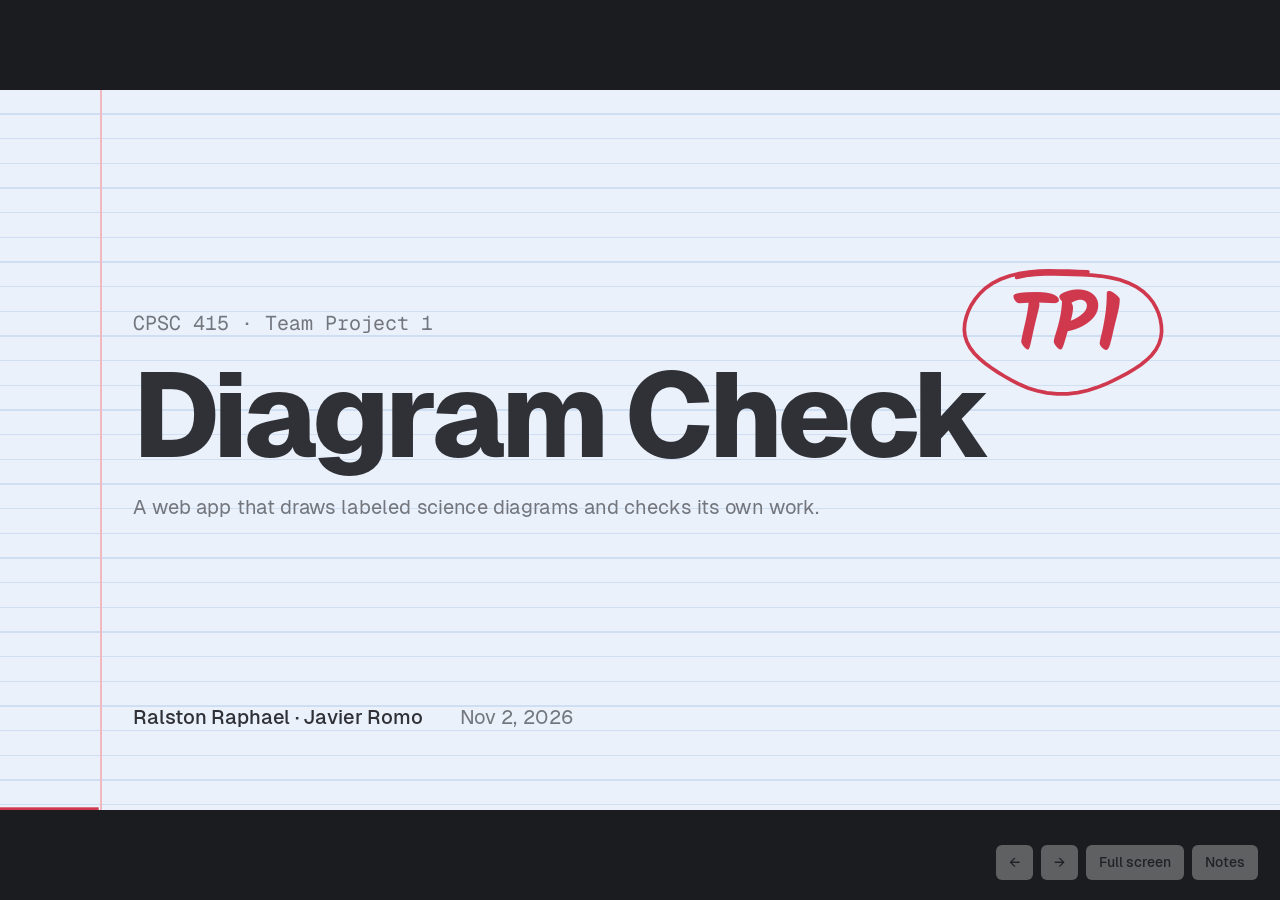
==== slides/index.html @ 7027f54e "Deck: red marks fade out instead of un-drawing, kept marks are not redrawn" ====
<!doctype html>
<html lang="en">
<head>
<meta charset="utf-8">
<meta name="viewport" content="width=device-width, initial-scale=1">
<title>Diagram Check · TP1</title>
<style>
/* The deck borrows the app's own look: notebook cover, Geist, and a teacher's red pen (Kalam). */
@font-face{font-family:"Geist";src:url(fonts/geist-sans-latin-400-normal.woff2) format("woff2");font-weight:400}
@font-face{font-family:"Geist";src:url(fonts/geist-sans-latin-500-normal.woff2) format("woff2");font-weight:500}
@font-face{font-family:"Geist";src:url(fonts/geist-sans-latin-600-normal.woff2) format("woff2");font-weight:600}
@font-face{font-family:"Geist";src:url(fonts/geist-sans-latin-800-normal.woff2) format("woff2");font-weight:800}
@font-face{font-family:"Geist Mono";src:url(fonts/geist-mono-latin-400-normal.woff2) format("woff2");font-weight:400}
@font-face{font-family:"Kalam";src:url(fonts/kalam-latin-400-normal.woff2) format("woff2");font-weight:400}
@font-face{font-family:"Kalam";src:url(fonts/kalam-latin-700-normal.woff2) format("woff2");font-weight:700}
:root{
  --page:#fff; --ink:#2f3137; --muted:#73767d; --faint:#a2a5ab; --line:#ebebea; --hover:#f5f5f3;
  --cover:#eaf1fb; --rule:#cfdff3; --margin:#f2b8bf;
  --good:#2e8b57; --good-bg:#e9f5ee; --pen:#d0384e; --pen-bg:#fcedef; --warn:#b07a12; --warn-bg:#fbf3dc; --blue:#2f6fde;
  --sans:"Geist",system-ui,-apple-system,sans-serif; --mono:"Geist Mono",ui-monospace,Menlo,monospace; --hand:"Kalam","Comic Sans MS",cursive;
  --ease:cubic-bezier(.22,.8,.22,1);
}
*{box-sizing:border-box}
html,body{margin:0;height:100%;background:#1b1c1f;overflow:hidden}
body{font-family:var(--sans);color:var(--ink);-webkit-font-smoothing:antialiased}
#deck{width:1920px;height:1080px;position:absolute;left:50%;top:50%;transform-origin:center;background:var(--page);overflow:hidden}

/* every slide has the app's notebook cover across the top */
.slide{position:absolute;inset:0;opacity:0;visibility:hidden;transition:opacity .5s var(--ease),visibility 0s .5s}
.slide.active{opacity:1;visibility:visible;transition:opacity .5s var(--ease),visibility 0s}
.cover{position:absolute;left:0;right:0;top:0;height:150px;
  background:linear-gradient(90deg,transparent 150px,var(--margin) 150px,var(--margin) 153px,transparent 153px),
             repeating-linear-gradient(180deg,var(--cover) 0 35px,var(--rule) 35px 37px)}
.pg{position:absolute;left:62px;top:56px;font:700 44px/1 var(--hand);color:var(--pen);transform:rotate(-6deg)}
.body{position:absolute;left:200px;right:140px;top:200px;bottom:90px}
h1,h2{margin:0;font-weight:800;letter-spacing:-.025em;line-height:1.05}
h2{font-size:64px}
.sub{font-size:30px;line-height:1.45;color:var(--muted);margin:22px 0 0;max-width:1300px}
.sub b{color:var(--ink);font-weight:600}
code,.mono{font-family:var(--mono);font-size:.82em}
.hand{font-family:var(--hand);color:var(--pen)}
.in{opacity:0;transform:translateY(14px);transition:opacity .6s var(--ease),transform .7s var(--ease)}
.active .in{opacity:1;transform:none}
.active .d1{transition-delay:.1s}.active .d2{transition-delay:.2s}.active .d3{transition-delay:.3s}.active .d4{transition-delay:.4s}
.st{opacity:0;transform:translateY(14px);transition:opacity .5s var(--ease),transform .6s var(--ease)}
.st.shown{opacity:1;transform:none}

/* title: the whole slide is the notebook cover */
.s-title .cover{height:100%}
.s-title .body{top:330px}
.s-title h1{font-size:180px;letter-spacing:-.045em}
.s-title .course{font:400 30px var(--mono);color:var(--muted);margin:0 0 24px}
.s-title .names{position:absolute;left:200px;bottom:120px;font-size:30px;font-weight:500;display:flex;gap:56px}
.s-title .names span:last-child{color:var(--muted);font-weight:400}
.grade{position:absolute;right:240px;top:300px;font:700 120px/1 var(--hand);color:var(--pen);transform:rotate(-8deg)}
.grade svg{position:absolute;left:-60px;top:-50px;width:calc(100% + 120px);height:calc(100% + 100px);overflow:visible}

/* problem */
.split{display:grid;grid-template-columns:1fr 760px;gap:90px;align-items:start;margin-top:56px}
.crop{position:relative;height:640px;border:1px solid var(--line);border-radius:8px;overflow:hidden;background:#fff}
.crop .z{position:absolute;inset:0;transform-origin:55% 12%;transition:transform 1.6s var(--ease) .5s}
.active .crop .z{transform:scale(1.5)}
.crop img{width:100%;height:100%;object-fit:cover;display:block}

/* how it works */
.cols{display:grid;grid-template-columns:repeat(3,1fr);gap:64px;margin-top:80px}
.col .n{font:700 72px/1 var(--hand);color:var(--pen)}
.col h3{font-size:38px;font-weight:700;letter-spacing:-.015em;margin:18px 0 14px;line-height:1.15}
.col p{font-size:26px;line-height:1.5;color:var(--muted);margin:0}
.col p code{color:var(--ink)}

/* demo */
.s-demo h2{font-size:200px;letter-spacing:-.05em;margin-top:90px}
.s-demo .sub{font-family:var(--mono);font-size:30px}
.s-demo .aside{position:absolute;right:0;bottom:30px;font:400 36px var(--hand);color:var(--pen);transform:rotate(-3deg)}

/* screenshots with red-pen marks */
.shotarea{position:absolute;left:200px;right:140px;top:330px;bottom:70px;display:flex;align-items:flex-start}
.shot{position:relative;overflow:hidden;border:1px solid var(--line);border-radius:8px;background:#fff}
.zoomer{position:absolute;inset:0;transform-origin:0 0;transition:transform 1s var(--ease)}
.zoomer img{width:100%;height:100%;display:block}
.mark{position:absolute;pointer-events:none}
.pen{position:absolute;overflow:visible;pointer-events:none}
.pen path{fill:none;stroke:var(--pen);stroke-width:4;stroke-linecap:round;stroke-linejoin:round;opacity:0;transition:stroke-dashoffset .75s var(--ease) .05s,opacity .35s}
.note{position:absolute;font:700 38px/1.15 var(--hand);color:var(--pen);white-space:nowrap;pointer-events:none;opacity:0;transition:opacity .4s .45s, left .9s var(--ease), top .9s var(--ease);
  text-shadow:0 0 4px #fff,0 0 8px #fff,0 0 12px #fff}
.note.on{opacity:1}
.margin-note{position:absolute;right:140px;top:228px;max-width:900px;text-align:right;font:700 40px/1.2 var(--hand);color:var(--pen);transform:rotate(-2deg);margin:0;opacity:0;transition:opacity .4s .5s}
.margin-note.on{opacity:1}

/* architecture */
.archwrap{position:absolute;left:180px;top:300px;width:1280px;height:703px}
#arch{width:100%;height:100%;overflow:visible}
#arch .node{cursor:pointer;opacity:0;transition:opacity .5s var(--ease)}
#arch.built .node{opacity:1}
#arch.built .node.dim{opacity:.22}
#arch .node rect{stroke-width:1.5;transition:stroke-width .2s}
#arch .node:hover rect{stroke-width:2.5}
#arch .t1{font:600 14px var(--sans);fill:var(--ink)}
#arch .t2{font:11.5px var(--mono);fill:var(--muted)}
#arch .t3{font:11.5px var(--sans);fill:var(--muted)}
#arch .k-ai rect{fill:#eaf1fb;stroke:var(--blue)}
#arch .k-code rect{fill:var(--good-bg);stroke:var(--good)}
#arch .k-data rect{fill:var(--warn-bg);stroke:var(--warn)}
#arch .k-ui rect{fill:var(--hover);stroke:var(--ink)}
#arch .k-off rect{fill:#fff;stroke:var(--faint);stroke-dasharray:5 4}
#arch .node.picked rect{stroke:var(--pen);stroke-width:2.5}
#arch .edge{fill:none;stroke:#c9cbd0;stroke-width:2;stroke-dasharray:var(--len);stroke-dashoffset:var(--len);transition:stroke-dashoffset .9s var(--ease),stroke .3s,opacity .3s}
#arch.built .edge{stroke-dashoffset:0}
#arch .edge.on{stroke:var(--ink);stroke-width:2.5}
#arch .edge.hot{stroke:var(--pen);stroke-width:2.5}
#arch .edge.dim{opacity:.3}
#arch .flow{fill:none;stroke:var(--ink);stroke-width:2.5;stroke-dasharray:6 8;animation:flow .9s linear infinite;pointer-events:none}
#arch .flow.hotflow{stroke:var(--pen)}
@keyframes flow{to{stroke-dashoffset:-14}}
#arch .lbl{font:11px var(--sans);fill:var(--faint);opacity:0;transition:opacity .5s .5s}
#arch.built .lbl{opacity:1}
#arch .box{fill:none;stroke:#d9dade;stroke-width:1.2;stroke-dasharray:3 5}
#arch .cap{font:10.5px var(--mono);fill:var(--faint)}
#arch .loops path{fill:none;stroke:var(--pen);stroke-width:2.6;stroke-linecap:round;transition:stroke-dashoffset .7s var(--ease),opacity .35s}
#arch .anote{font:700 15px var(--hand);fill:var(--pen)}
#packet{fill:var(--pen);opacity:0}
.archside{position:absolute;left:1500px;right:110px;top:330px}
.archside .n{font:700 34px var(--hand);color:var(--pen)}
.archside .t{font-size:34px;font-weight:700;letter-spacing:-.015em;line-height:1.15;margin-top:8px}
.archside .d{font-size:23px;line-height:1.5;color:var(--muted);margin-top:14px}
.archside .d code{color:var(--ink)}
.archnav{position:absolute;left:1500px;bottom:110px;display:flex;gap:10px;z-index:4}
.archnav button{font:500 20px var(--sans);border-radius:8px;padding:12px 20px;cursor:pointer;border:1px solid var(--line);background:#fff;color:var(--ink)}
.archnav button.primary{background:var(--ink);border-color:var(--ink);color:#fff}
.archcount{position:absolute;left:1500px;bottom:76px;font:400 18px var(--mono);color:var(--faint)}
.legend{position:absolute;left:200px;top:262px;display:flex;gap:26px;font-size:18px;color:var(--muted)}
.legend i{display:inline-block;width:16px;height:16px;border-radius:4px;margin-right:8px;vertical-align:-2px;border:1.5px solid}
.drawer{position:absolute;top:0;right:0;bottom:0;width:560px;background:#fff;border-left:1px solid var(--line);padding:190px 52px 60px;transform:translateX(102%);transition:transform .5s var(--ease);z-index:6;overflow:auto}
.drawer.on{transform:none}
.drawer .x{position:absolute;right:28px;top:170px;border:0;background:none;font-size:34px;color:var(--faint);cursor:pointer}
.drawer .tag{font:400 17px var(--mono);color:var(--muted)}
.drawer h3{font-size:44px;font-weight:800;letter-spacing:-.02em;margin:8px 0 4px}
.drawer .file{font:17px var(--mono);color:var(--muted);margin:0 0 22px;word-break:break-all}
.drawer h4{font:700 26px var(--hand);color:var(--pen);margin:22px 0 4px}
.drawer p{font-size:22px;line-height:1.5;margin:0}
.drawer{width:1060px;padding:176px 56px 60px}
.drawer h3{font-size:40px;margin:4px 0 8px}
.drawer .lead2{font-size:24px;line-height:1.45;margin:0 0 18px}
.drawer .two{display:grid;grid-template-columns:1fr 1fr;gap:36px;margin-top:6px}
.drawer .two p{font-size:20px}
.drawer .code{margin:6px 0 0;padding:20px 22px;background:#f7f7f5;border:1px solid var(--line);border-radius:8px;font:15px/1.55 var(--mono);color:var(--ink);white-space:pre;overflow-x:auto}
.drawer .code .c{color:#8b8e94;font-style:italic}.drawer .code .s{color:var(--good)}.drawer .code .k{color:var(--blue)}

/* Javier: layouts with [placeholders] */
.ph{color:var(--faint);border-bottom:2px dashed #d6d7da}
.compare{position:absolute;left:200px;right:140px;top:360px;bottom:170px;display:grid;grid-template-columns:1fr 1fr;gap:48px}
.slot{margin:0;display:flex;flex-direction:column;gap:14px;min-height:0}
.slot .frame{position:relative;flex:1;min-height:0;border:1px solid var(--line);border-radius:8px;overflow:hidden;background:#fff}
.slot img{position:absolute;inset:0;width:100%;height:100%;object-fit:contain}
.slot .empty-ph{position:absolute;inset:16px;border:1.5px dashed #d6d7da;border-radius:6px;display:none;place-items:center;text-align:center;color:var(--faint);font:20px/1.6 var(--mono)}
.slot.empty img{display:none}.slot.empty .empty-ph{display:grid}
.slot figcaption{font-size:24px}
.slot figcaption .hand{font-size:30px;margin-right:12px}
.takeaway{position:absolute;left:200px;right:140px;bottom:80px;font-size:34px;font-weight:600}
.stats{position:absolute;left:200px;right:140px;top:380px;display:grid;grid-template-columns:1fr 1fr;gap:100px}
.stat{border-top:2px solid var(--ink);padding-top:30px}
.stat .big{font-size:170px;font-weight:800;letter-spacing:-.05em;line-height:1}
.stat .lab{font-size:28px;color:var(--muted);margin-top:16px}
.stat .who{font:400 21px var(--mono);color:var(--faint);margin-top:14px}

.s-close h2{font-size:150px;letter-spacing:-.045em;margin-top:70px}
.s-close .names{font-size:30px;font-weight:500;margin-top:60px;display:flex;gap:56px}
.s-close .repo{font:400 26px var(--mono);color:var(--muted);margin-top:22px}

/* chrome */
#bar{position:absolute;left:0;bottom:0;height:4px;background:var(--pen);transition:width .5s var(--ease);z-index:10}
#nav{position:fixed;right:22px;bottom:20px;display:flex;gap:8px;z-index:20;opacity:.3;transition:opacity .3s}
#nav:hover{opacity:1}
#nav button{font:500 14px var(--sans);border:0;border-radius:6px;padding:9px 13px;background:#fff;color:var(--ink);cursor:pointer}
#notes{position:fixed;left:0;right:0;bottom:0;max-height:34vh;overflow:auto;background:#1b1c1f;color:#eceae6;font:20px/1.5 var(--sans);padding:18px 28px 70px;z-index:15;transform:translateY(100%);transition:transform .35s var(--ease)}
#notes.on{transform:none}
#notes b{color:#f2a0ad}
#notes .tm{float:right;color:#9b9a96;font-family:var(--mono)}
</style>
</head>
<body>
<div id="deck">

<!-- 1 -->
<section class="slide s-title" data-notes="[Draft] Who we are, one line. Then the problem.">
  <div class="cover"></div>
  <div class="body">
    <p class="course in">CPSC 415 · Team Project 1</p>
    <h1 class="in d1">Diagram Check</h1>
    <p class="sub in d2">A web app that draws labeled science diagrams and checks its own work.</p>
  </div>
  <div class="grade in d3"><span>TP1</span><svg class="penfree" data-w="260" data-h="160"></svg></div>
  <div class="names in d3"><span>Ralston Raphael · Javier Romo</span><span>Nov 2, 2026</span></div>
</section>

<!-- 2 -->
<section class="slide" data-notes="[Draft] Image models get the shapes right and the spelling wrong. This came out of our app tonight.">
  <div class="cover"></div><div class="pg">2</div>
  <div class="body">
    <div class="split">
      <div>
        <h2 class="in">Image models misspell labels</h2>
        <p class="sub in d1">We asked for a plant cell. Gemini labeled the cytoplasm <b>“cytorpaspt.”</b></p>
        <p class="sub in d2">A student studying from this would learn a word that doesn't exist.</p>
      </div>
      <div class="crop in d1"><div class="z"><img src="img/diagram.png" alt="Generated plant cell with a misspelled label">
        <div class="mark" data-auto="1" data-kind="ring" style="left:47.6%;top:10.8%;width:15.8%;height:4.8%"></div></div></div>
    </div>
  </div>
</section>

<!-- 3 -->
<section class="slide" data-notes="[Draft] Three parts. Two different models, then plain Python.">
  <div class="cover"></div><div class="pg">3</div>
  <div class="body">
    <h2 class="in">How it works</h2>
    <div class="cols">
      <div class="col in d1"><div class="n">1</div><h3>Gemini draws the diagram</h3><p><code>gemini-2.5-flash-image</code> gets the topic's exact labels and returns a PNG.</p></div>
      <div class="col in d2"><div class="n">2</div><h3>GPT-4o marks every part</h3><p>It gets the image and a checklist, not our prompt, and answers in JSON.</p></div>
      <div class="col in d3"><div class="n">3</div><h3><code>verdict.py</code> gives the grade</h3><p>Plain Python turns the marks into good, needs work, or poor.</p></div>
    </div>
  </div>
</section>

<!-- 4 -->
<section class="slide s-demo" data-notes="Switch to localhost:8000. Plant cell, Generate. While it loads (10-15 s) say: drawing, stamping, checking. If it fails, come back and press → for the screenshots.">
  <div class="cover"></div><div class="pg">4</div>
  <div class="body">
    <h2 class="in">Demo</h2>
    <p class="sub in d1">localhost:8000 · plant cell</p>
    <p class="aside in d2">screenshots on the next slides, just in case</p>
  </div>
</section>

<!-- 5 -->
<section class="slide" data-shot="home" data-notes="[Draft] Top to bottom: the two models, the topics, the button.">
  <div class="cover"></div><div class="pg">5</div>
  <div class="body"><h2 class="in">Home page</h2></div>
  <p class="margin-note"></p><div class="shotarea in d1"><div class="shot"><div class="zoomer"><img src="img/home.png" alt="App home page"></div></div></div>
</section>

<!-- 6 -->
<section class="slide" data-shot="result" data-notes="[Draft] Grade first, then the picture. The misspellings it caught, then the one it missed.">
  <div class="cover"></div><div class="pg">6</div>
  <div class="body"><h2 class="in">Result for plant cell</h2></div>
  <p class="margin-note"></p><div class="shotarea in d1"><div class="shot"><div class="zoomer"><img src="img/result.png" alt="Result with verdict, diagram and checklist"></div></div></div>
</section>

<!-- 7 -->
<section class="slide" data-shot="checklist" data-notes="[Draft] Each part gets a mark and a note. Label text is the model reading the letters in the image.">
  <div class="cover"></div><div class="pg">7</div>
  <div class="body"><h2 class="in">Checklist</h2></div>
  <p class="margin-note"></p><div class="shotarea in d1"><div class="shot"><div class="zoomer"><img src="img/checklist.png" alt="Checklist with three mislabeled parts"></div></div></div>
</section>

<!-- 8 -->
<section class="slide" data-arch="1" data-notes="Next walks one request through. Click any box for details; Esc closes.">
  <div class="cover"></div><div class="pg">8</div>
  <div class="body"><h2 class="in">Architecture</h2></div>
  <div class="legend in d1">
    <span><i style="background:#eaf1fb;border-color:var(--blue)"></i>model call</span>
    <span><i style="background:var(--good-bg);border-color:var(--good)"></i>our Python</span>
    <span><i style="background:var(--warn-bg);border-color:var(--warn)"></i>data</span>
    <span><i style="background:var(--hover);border-color:var(--ink)"></i>browser</span>
    <span><i style="background:#fff;border-color:var(--faint);border-style:dashed"></i>not wired in</span>
  </div>
  <div class="archwrap">
    <svg id="arch" viewBox="0 0 1020 560" role="img" aria-label="Architecture diagram">
      <defs><marker id="ah" viewBox="0 0 10 10" refX="9" refY="5" markerWidth="7" markerHeight="7" orient="auto-start-reverse"><path d="M0 0L10 5L0 10z" fill="context-stroke"/></marker></defs>
      <rect class="box" x="185" y="48" width="560" height="470" rx="12"/>
      <text class="cap" x="200" y="68">app/main.py (FastAPI)</text>
      <path class="edge" id="e_req"  d="M150 242 H203" marker-end="url(#ah)"/>
      <path class="edge" id="e_pg"   d="M335 242 H383" marker-end="url(#ah)"/>
      <path class="edge" id="e_gimg" d="M450 210 V175 H798" marker-end="url(#ah)"/>
      <path class="edge" id="e_gs"   d="M515 242 H563" marker-end="url(#ah)"/>
      <path class="edge" id="e_sc"   d="M630 274 V338" marker-end="url(#ah)"/>
      <path class="edge" id="e_cm"   d="M695 372 H798" marker-end="url(#ah)"/>
      <path class="edge" id="e_cv"   d="M565 372 H517" marker-end="url(#ah)"/>
      <path class="edge" id="e_vv"   d="M385 372 H337" marker-end="url(#ah)"/>
      <path class="edge" id="e_resp" d="M205 372 H152" marker-end="url(#ah)"/>
      <g id="flows"></g>
      <text class="lbl" x="153" y="232">topic</text>
      <text class="lbl" x="338" y="232">prompt</text>
      <text class="lbl" x="640" y="166">prompt</text>
      <text class="lbl" x="470" y="166">PNG</text>
      <text class="lbl" x="519" y="232">PNG</text>
      <text class="lbl" x="640" y="312">stamped PNG</text>
      <text class="lbl" x="704" y="362">image + checklist</text>
      <text class="lbl" x="706" y="392">JSON</text>
      <text class="lbl" x="519" y="362">JSON</text>
      <text class="lbl" x="340" y="362">marks</text>
      <text class="lbl" x="156" y="392">result</text>

      <g class="node k-ui" id="n_browser"><rect x="20" y="210" width="130" height="190" rx="8"/><text class="t1" x="85" y="296" text-anchor="middle">Web page</text><text class="t2" x="85" y="318" text-anchor="middle">static/</text></g>
      <g class="node k-data" id="n_catalog"><rect x="205" y="85" width="520" height="55" rx="8"/><text class="t1" x="225" y="108">Topic catalog</text><text class="t3" x="225" y="127">labels to draw, parts to check, rules</text><text class="t2" x="705" y="108" text-anchor="end">topics.json</text></g>
      <g class="node k-code" id="n_pb"><rect x="205" y="210" width="130" height="64" rx="8"/><text class="t1" x="270" y="237" text-anchor="middle">Prompt builder</text><text class="t2" x="270" y="258" text-anchor="middle">prompt_builder.py</text></g>
      <g class="node k-code" id="n_gen"><rect x="385" y="210" width="130" height="64" rx="8"/><text class="t1" x="450" y="237" text-anchor="middle">Generator</text><text class="t2" x="450" y="258" text-anchor="middle">generator.py</text></g>
      <g class="node k-code" id="n_stamp"><rect x="565" y="210" width="130" height="64" rx="8"/><text class="t1" x="630" y="237" text-anchor="middle">Stamp</text><text class="t2" x="630" y="258" text-anchor="middle">stamp.py</text></g>
      <g class="node k-code" id="n_critic"><rect x="565" y="340" width="130" height="64" rx="8"/><text class="t1" x="630" y="367" text-anchor="middle">Critic</text><text class="t2" x="630" y="388" text-anchor="middle">critic.py</text></g>
      <g class="node k-code" id="n_val"><rect x="385" y="340" width="130" height="64" rx="8"/><text class="t1" x="450" y="367" text-anchor="middle">Validator</text><text class="t2" x="450" y="388" text-anchor="middle">validator.py</text></g>
      <g class="node k-code" id="n_verdict"><rect x="205" y="340" width="130" height="64" rx="8"/><text class="t1" x="270" y="367" text-anchor="middle">Verdict</text><text class="t2" x="270" y="388" text-anchor="middle">verdict.py</text></g>
      <g class="node k-code" id="n_client"><rect x="205" y="445" width="520" height="52" rx="8"/><text class="t1" x="225" y="468">OpenRouter client</text><text class="t3" x="225" y="486">every model call goes through here and is logged to runs.jsonl</text><text class="t2" x="705" y="468" text-anchor="end">openrouter.py</text></g>
      <g class="node k-ai" id="n_imgmodel"><rect x="800" y="140" width="200" height="70" rx="8"/><text class="t1" x="900" y="170" text-anchor="middle">Gemini</text><text class="t2" x="900" y="191" text-anchor="middle">gemini-2.5-flash-image</text></g>
      <g class="node k-ai" id="n_critmodel"><rect x="800" y="340" width="200" height="64" rx="8"/><text class="t1" x="900" y="367" text-anchor="middle">GPT-4o</text><text class="t2" x="900" y="388" text-anchor="middle">openai/gpt-4o</text></g>
      <g class="node k-off" id="n_checker"><rect x="20" y="445" width="150" height="64" rx="8"/><text class="t1" x="95" y="472" text-anchor="middle">checker.py</text><text class="t3" x="95" y="490" text-anchor="middle">Week 6, not wired in</text></g>
      <g class="loops" id="loops"></g>
      <circle id="packet" r="7"/>
    </svg>
  </div>
  <div class="archside"><div class="n" id="ac-n"></div><div class="t" id="ac-t"></div><div class="d" id="ac-d"></div></div>
  <div class="archnav"><button id="ab-back">← Back</button><button id="ab-next" class="primary">Next →</button></div>
  <div class="archcount" id="ac-c"></div>
  <aside class="drawer" id="drawer"><button class="x" id="dx" aria-label="Close">×</button><div id="dbody"></div></aside>
</section>

<!-- 9 -->
<section class="slide" data-notes="[Draft, Ralston] Hand off to Javier.">
  <div class="cover"></div><div class="pg">9</div>
  <div class="body">
    <h2 class="in" style="font-size:110px;margin-top:120px">What went wrong</h2>
    <p class="sub in d1">Javier</p>
  </div>
</section>

<!-- ============ JAVIER'S SLIDES: layout only, content goes in the [brackets] ============
     - Replace bracketed text and remove class="ph" from it.
     - Images: save as slides/img/javier-1.png, javier-2.png and they load automatically.
     - Clicks: data-steps="N" on <section> = number of clicks; data-step="k" on an element shows it on click k (0 = on arrival).
     - Red-pen circle on an image, inside a .frame:
         <div class="mark" data-step="2" data-kind="ring" style="left:40%;top:30%;width:20%;height:10%"></div>
       data-kind="box" draws a box instead. Positions are % of the frame.
-->

<!-- 10 -->
<section class="slide" data-steps="3" data-notes="[Javier]">
  <div class="cover"></div><div class="pg">10</div>
  <div class="body"><h2 class="in"><span class="ph">[headline]</span></h2></div>
  <div class="compare">
    <figure class="slot st" data-step="0"><div class="frame"><img src="img/javier-1.png" alt="" onerror="this.closest('.slot').classList.add('empty')"><div class="empty-ph">[image]<br>slides/img/javier-1.png</div></div>
      <figcaption><span class="hand">before</span><span class="ph">[caption]</span></figcaption></figure>
    <figure class="slot st" data-step="1"><div class="frame"><img src="img/javier-2.png" alt="" onerror="this.closest('.slot').classList.add('empty')"><div class="empty-ph">[image]<br>slides/img/javier-2.png</div></div>
      <figcaption><span class="hand">after</span><span class="ph">[caption]</span></figcaption></figure>
  </div>
  <p class="takeaway st" data-step="2"><span class="ph">[what we did about it]</span></p>
</section>

<!-- 11 -->
<section class="slide" data-steps="3" data-notes="[Javier]">
  <div class="cover"></div><div class="pg">11</div>
  <div class="body"><h2 class="in"><span class="ph">[headline]</span></h2></div>
  <div class="stats">
    <div class="stat st" data-step="0"><div class="big ph">[#]</div><div class="lab ph">[what the number is]</div><div class="who ph">[model or option]</div></div>
    <div class="stat st" data-step="1"><div class="big ph">[#]</div><div class="lab ph">[what the number is]</div><div class="who ph">[model or option]</div></div>
  </div>
  <p class="takeaway st" data-step="2"><span class="ph">[so what]</span></p>
</section>

<!-- 12 -->
<section class="slide" data-steps="3" data-notes="[Javier]">
  <div class="cover"></div><div class="pg">12</div>
  <div class="body">
    <h2 class="in">Next</h2>
    <div class="cols">
      <div class="col st" data-step="0"><div class="n">1</div><h3 class="ph">[title]</h3><p class="ph">[one or two lines]</p></div>
      <div class="col st" data-step="1"><div class="n">2</div><h3 class="ph">[title]</h3><p class="ph">[one or two lines]</p></div>
      <div class="col st" data-step="2"><div class="n">3</div><h3 class="ph">[title]</h3><p class="ph">[one or two lines]</p></div>
    </div>
  </div>
</section>

<!-- 13 -->
<section class="slide s-close" data-notes="[Javier] Open the peer notes form, take questions.">
  <div class="cover"></div><div class="pg">13</div>
  <div class="body">
    <h2 class="in">Questions</h2>
    <p class="sub in d1"><span class="ph">[one-line recap]</span></p>
    <div class="names in d2"><span>Ralston Raphael</span><span>Javier Romo</span></div>
    <p class="repo in d2">github.com/javieromolopez/TP1</p>
  </div>
</section>

<div id="bar"></div>
</div>
<div id="nav"><button id="prevb">←</button><button id="nextb">→</button><button id="fsb">Full screen</button><button id="notesb">Notes</button></div>
<div id="notes"><span class="tm" id="timer">0:00</span><div id="notestext"></div></div>

<script>
const BOXES = {"home": {"w": 1280, "h": 450, "marks": {"props": [0.1094, 0.2171, 0.7812, 0.2089], "topics": [0.1094, 0.6896, 0.5285, 0.0889], "generate": [0.1094, 0.8185, 0.1281, 0.0889], "title": [0.1094, 0.0978, 0.7812, 0.0971]}}, "loading": {"w": 1280, "h": 760, "marks": {"loading": [0.1094, 0.3421, 0.7812, 0.6289], "generate": [0.1094, 0.2132, 0.1281, 0.0526]}}, "result": {"w": 1280, "h": 667, "marks": {"verdict": [0.1094, 0.036, 0.7812, 0.1109], "subtext": [0.275, 0.0975, 0.2508, 0.03], "diagram": [0.1195, 0.1949, 0.3531, 0.6777], "caption": [0.1227, 0.8876, 0.3469, 0.0285]}}, "checklist": {"w": 542, "h": 696, "marks": {"row2": [0.0756, 0.2615, 0.8487, 0.0618], "row4": [0.0756, 0.3865, 0.8487, 0.0618], "row6": [0.0756, 0.5101, 0.8487, 0.0618], "texts": [0.0756, 0.8434, 0.8487, 0.1279]}}, "narrative": {"w": 542, "h": 158, "marks": {"quote": [0.0756, 0.1266, 0.8487, 0.7468]}}};

/* ---------- red pen ---------- */
// A loop the way a hand draws it: slightly wobbly, not closed, ends past the start.
function rnd(seed){ let x = Math.sin(seed) * 10000; return x - Math.floor(x); }
function loopPath(w, h, seed){
  const cx = w/2, cy = h/2, rx = w/2, ry = h/2, a0 = -2.2 + rnd(seed)*0.6, turns = 1.12, n = 70, pts = [];
  for (let i = 0; i <= n; i++){
    const t = i/n, a = a0 + t * turns * Math.PI * 2, grow = 1 + 0.06*t;
    const wob = 1 + 0.035*Math.sin(3*a + seed) + 0.02*Math.sin(5*a + seed*2);
    pts.push([cx + Math.cos(a)*rx*grow*wob, cy + Math.sin(a)*ry*grow*wob]);
  }
  return 'M' + pts.map(p => p[0].toFixed(1)+' '+p[1].toFixed(1)).join(' L');
}
function boxPath(w, h, seed){
  const j = k => (rnd(seed+k)-.5)*6;
  return `M${-4+j(1)} ${2+j(2)} L${w+6+j(3)} ${-2+j(4)} L${w+3+j(5)} ${h+3+j(6)} L${-3+j(7)} ${h+1+j(8)} L${-1+j(9)} ${-6+j(10)}`;
}
let seedN = 1;
function penSVG(w, h, kind){
  const pad = kind === 'ring' ? Math.max(14, h*.35) : 4, W = w + pad*2, H = h + pad*2;
  const svg = document.createElementNS('http://www.w3.org/2000/svg','svg');
  svg.setAttribute('class','pen'); svg.setAttribute('width',W); svg.setAttribute('height',H);
  svg.setAttribute('viewBox',`${-pad} ${-pad} ${W} ${H}`);
  svg.style.left = (-pad)+'px'; svg.style.top = (-pad)+'px';
  const p = document.createElementNS('http://www.w3.org/2000/svg','path');
  const rw = kind === 'ring' ? w + pad*0.9 : w, rh = kind === 'ring' ? h + pad*0.9 : h;
  p.setAttribute('d', kind === 'ring' ? loopPath(rw, rh, seedN++) : boxPath(w, h, seedN++));
  if (kind === 'ring') p.setAttribute('transform', `translate(${-(rw-w)/2} ${-(rh-h)/2})`);
  svg.appendChild(p);
  return svg;
}
function drawMark(el){
  if (el.dataset.drawn) return;
  const w = el.offsetWidth, h = el.offsetHeight; if (!w || !h) return;
  const svg = penSVG(w, h, el.dataset.kind || 'ring'); el.appendChild(svg);
  const p = svg.querySelector('path'), L = p.getTotalLength();
  p.style.strokeDasharray = L; p.style.strokeDashoffset = L; el.dataset.drawn = 1;
}
function penOn(el, on){
  drawMark(el); const p = el.querySelector('path'); if (!p) return; const L = p.getTotalLength();
  if (on){
    if (p.dataset.state === 'on') return;           // already drawn: leave it alone
    p.dataset.state = 'on'; clearTimeout(p._t);
    p.style.transition = 'none'; p.style.opacity = 1; p.style.strokeDashoffset = L; p.getBoundingClientRect();
    p.style.transition = ''; p.style.strokeDashoffset = 0;
  } else {
    if (p.dataset.state !== 'on') return;
    p.dataset.state = 'off'; p.style.opacity = 0;   // fade out, never rewind the stroke
    p._t = setTimeout(() => { p.style.transition = 'none'; p.style.strokeDashoffset = L; }, 450);
  }
}

/* ---------- screenshot slides ---------- */
const MARKS = {
  home: {
    props:   {b:[0.103, 0.205, 0.31, 0.232], k:'box'},
    topics:  {b: BOXES.home.marks.topics, k:'box'},
    generate:{b: BOXES.home.marks.generate, k:'ring'},
  },
  result: {
    verdict: {b:[0.118, 0.045, 0.19, 0.095], k:'ring'},
    subtext: {b: BOXES.result.marks.subtext, k:'box'},
    l1: {b:[0.287, 0.306, 0.058, 0.036], k:'ring'},
    l2: {b:[0.417, 0.512, 0.056, 0.036], k:'ring'},
    l3: {b:[0.387, 0.711, 0.073, 0.038], k:'ring'},
    missed: {b:[0.148, 0.709, 0.042, 0.035], k:'ring'},
    caption: {b:[0.12, 0.888, 0.105, 0.03], k:'box'},
  },
  checklist: {
    row2: {b: BOXES.checklist.marks.row2, k:'box'},
    row4: {b: BOXES.checklist.marks.row4, k:'box'},
    row6: {b: BOXES.checklist.marks.row6, k:'box'},
    texts:{b: BOXES.checklist.marks.texts, k:'box'},
  },
};
const FRAGS = {
  home: [
    {marks:[]},
    {marks:['props'], focus:'props', say:'two different models'},
    {marks:['props','topics'], focus:'topics', say:'5 topics'},
    {marks:['props','topics','generate'], focus:'generate', say:'draws, then checks (10–15 s)'},
  ],
  result: [
    {marks:[]},
    {marks:['verdict'], focus:'verdict', say:'4 of 7 correct'},
    {marks:['verdict','subtext'], focus:'subtext', say:'computed in verdict.py'},
    {marks:['l1','l2','l3'], focus:['l1','l3'], zoom:2, out:1, say:'caught: three misspelled labels'},
    {marks:['l1','l2','l3','missed'], focus:'missed', zoom:2, out:1, say:'missed: this “nucleus” points at cytoplasm'},
    {marks:['caption'], focus:'caption', say:'stamped as AI-generated'},
  ],
  checklist: [
    {marks:[]},
    {marks:['row2','row4','row6'], focus:['row2','row6'], out:1, say:'3 parts mislabeled, with what it read'},
    {marks:['row2','row4','row6','texts'], focus:'texts', out:1, say:'and the spelling it read off the image'},
  ],
};
function fitShot(slide){
  const key = slide.dataset.shot, shot = slide.querySelector('.shot');
  const ar = BOXES[key].w / BOXES[key].h, W = 1580, H = 670;
  let w = W, h = W/ar; if (h > H){ h = H; w = H*ar; }
  shot.style.width = w+'px'; shot.style.height = h+'px'; return [w, h];
}
function buildShot(slide){
  const key = slide.dataset.shot, z = slide.querySelector('.zoomer');
  fitShot(slide);
  for (const [id, m] of Object.entries(MARKS[key])){
    const d = document.createElement('div'); d.className = 'mark'; d.dataset.id = id; d.dataset.kind = m.k;
    const [x,y,w,h] = m.b; Object.assign(d.style, {left:x*100+'%', top:y*100+'%', width:w*100+'%', height:h*100+'%'});
    z.appendChild(d);
  }
  const n = document.createElement('div'); n.className = 'note'; slide.querySelector('.shot').appendChild(n);
}
function union(key, ids){
  ids = [].concat(ids); let x1=1,y1=1,x2=0,y2=0;
  for (const id of ids){ const [x,y,w,h] = MARKS[key][id].b; x1=Math.min(x1,x); y1=Math.min(y1,y); x2=Math.max(x2,x+w); y2=Math.max(y2,y+h); }
  return [x1,y1,x2-x1,y2-y1];
}
function showShot(slide, i){
  const key = slide.dataset.shot, f = FRAGS[key][i], [W,H] = fitShot(slide);
  let s = f.zoom || 1, tx = 0, ty = 0;
  if (f.focus && s > 1){
    const [x,y,w,h] = union(key, f.focus), cx = (x+w/2)*W, cy = (y+h/2)*H;
    tx = Math.min(0, Math.max(W - W*s, W/2 - cx*s)); ty = Math.min(0, Math.max(H - H*s, H/2 - cy*s));
  }
  slide.querySelector('.zoomer').style.transform = `translate(${tx}px,${ty}px) scale(${s})`;
  slide.querySelectorAll('.mark').forEach(m => penOn(m, f.marks.includes(m.dataset.id)));
  const note = slide.querySelector('.note'), mn = slide.querySelector('.margin-note');
  mn.classList.toggle('on', !!f.out); if (f.out) mn.textContent = f.say;
  if (f.focus && f.say && !f.out){
    note.textContent = f.say;
    const [x,y,w,h] = union(key, f.focus), X1 = x*W*s+tx, Y1 = y*H*s+ty, X2 = X1 + w*W*s, Y2 = Y1 + h*H*s;
    const nw = note.offsetWidth || f.say.length*17, gap = 34;
    let left = X2 + gap, top = (Y1+Y2)/2 - 24;
    if (left + nw > W - 10){ left = X1 - gap - nw; }
    if (left < 10){ left = Math.max(10, Math.min(W - nw - 10, X1)); top = Y2 + 18; if (top > H - 60) top = Y1 - 64; }
    note.style.left = left+'px'; note.style.top = Math.max(8, top)+'px'; note.classList.add('on');
  } else note.classList.remove('on');
}

/* ---------- architecture ---------- */
const D = {
  browser:{t:'Web page',tag:'browser',f:'app/static/ (index.html, app.js, style.css)',
    what:'Topic buttons, a Generate button, then the picture, the checklist and the grade.',
    why:'Plain HTML, CSS and JavaScript with no build step. React would add a toolchain for one screen.',
    breaks:'It expects one exact JSON shape from the server.'},
  catalog:{t:'Topic catalog',tag:'data',f:'app/topics.json, app/schemas.py',
    what:'Five topics. For each: the labels to draw, the parts to check, parts that must not appear, and arrangement rules.',
    why:'Checklists are data, not code. The file is validated at startup, so a typo stops the server.',
    breaks:'A wrong checklist gives wrong grades with no error.'},
  pb:{t:'Prompt builder',tag:'our Python',f:'app/prompt_builder.py',
    what:'Writes the image prompt: flat textbook style, these exact labels, no people.',
    why:'One place for the prompt, so tests and the eval use what the app sends.',
    breaks:'Anything the prompt leaves out, the image leaves out.'},
  gen:{t:'Generator',tag:'our Python, calls Gemini',f:'app/generator.py',
    what:'One call to the image model. Returns the PNG. No automatic retry.',
    why:'Every retry costs money. About $0.04 an image; the Pro model is about 3.5× that.',
    breaks:'Misspelled labels, a timeout (504), or no image in the reply (502).'},
  imgmodel:{t:'Gemini',tag:'model call',f:'google/gemini-2.5-flash-image via OpenRouter',
    what:'Draws the diagram. About 6 seconds.',why:'Cheap and fast.',breaks:'Spelling.'},
  stamp:{t:'Stamp',tag:'our Python',f:'app/stamp.py',
    what:'Writes ai_generated=true, the model, the topic and the time into the PNG metadata. The page shows a caption too.',
    why:'A few lines with Pillow. C2PA would need signing certificates.',
    breaks:'A screenshot drops the metadata.'},
  critic:{t:'Critic',tag:'our Python, calls GPT-4o',f:'app/critic.py',
    what:'Sends the image and the checklist and asks for JSON: each part present, missing or mislabeled, plus label typos.',
    why:'The prompt is never sent, so the model has to judge the picture. Temperature 0, JSON mode.',
    breaks:'The model can pass a wrong diagram. Javier covers this.'},
  critmodel:{t:'GPT-4o',tag:'model call',f:'openai/gpt-4o via OpenRouter',
    what:'Fills in the checklist from the image. About 6 seconds, under a cent.',why:'Reliable JSON output.',breaks:'Sometimes confidently wrong.'},
  val:{t:'Validator',tag:'our Python',f:'app/validator.py',
    what:'Strips code fences, parses the JSON, checks every part appears once and nothing is made up. Retries once.',
    why:'No model here, so it is tested without an API key.',breaks:'After one failed retry the page says "Critique unavailable".'},
  verdict:{t:'Verdict',tag:'our Python',f:'app/verdict.py',
    what:'poor: a forbidden part, or half the parts missing or mislabeled.\ngood: everything present, every rule ok, no typos.\nneeds work: the rest.',
    why:'The model reports. Our code grades.',breaks:'Only as good as the marks it gets.'},
  client:{t:'OpenRouter client',tag:'our Python',f:'app/openrouter.py → runs.jsonl',
    what:'Sends every model call with a timeout and logs model, tokens, cost and time.',
    why:'Plain httpx, so the request is visible. The log is how we total cost.',breaks:'Needs the key in .env. No login, localhost only.'},
  checker:{t:'checker.py',tag:'Week 6, not wired in',f:'app/checker.py',
    what:'Compares a critic reply to an answer key with exact matches.',
    why:'Exact matching gives the same result every time and needs no key.',breaks:'Nothing in the app imports it yet.'},
};
const AFR = [
  {t:'Every part', d:'Click a box for details.', n:[], e:[]},
  {t:'The page sends the topic', d:'<code>POST /api/generate</code> with the topic id.', n:['browser'], e:['e_req']},
  {t:'Build the prompt', d:'<code>prompt_builder.py</code> adds the style rules and the exact labels from <code>topics.json</code>.', n:['catalog','pb'], e:['e_req']},
  {t:'Draw', d:'<code>generator.py</code> makes one call to Gemini through OpenRouter. About 6 s and 4 cents.', n:['gen','imgmodel'], e:['e_pg','e_gimg']},
  {t:'Stamp', d:'<code>stamp.py</code> writes <code>ai_generated=true</code> into the PNG.', n:['stamp'], e:['e_gs']},
  {t:'Check', d:'<code>critic.py</code> sends the image and the checklist to GPT-4o. The prompt is not sent.', n:['critic','critmodel'], e:['e_sc','e_cm']},
  {t:'Validate', d:'<code>validator.py</code> parses the JSON and checks each part appears once. One retry.', n:['val'], e:['e_cv']},
  {t:'Grade', d:'<code>verdict.py</code> counts the marks. No model call.', n:['verdict'], e:['e_vv']},
  {t:'Return', d:'The page shows the image, the checklist and the grade. 10–15 s in total.', n:['browser'], e:['e_resp']},
  {t:'The critic never gets the prompt', d:'The prompt path (red) stops at Gemini. GPT-4o only sees the picture.', view:'see'},
  {t:'Grading happens in verdict.py', d:'GPT-4o says what it sees. <code>verdict.py</code> decides the grade.', view:'grade'},
];
const $ = id => document.getElementById(id);
const arch = $('arch'), anodes = [...arch.querySelectorAll('.node')], aedges = [...arch.querySelectorAll('.edge')];
const nid = n => n.id.slice(2);
let af = 0, raf = 0;
aedges.forEach(p => { const L = p.getTotalLength(); p.style.setProperty('--len', L); p.style.strokeDasharray = L; });
anodes.forEach((n,i) => n.style.transitionDelay = (i*50)+'ms');

const loopEls = {};
function archLoops(ids, note){
  const g = $('loops');
  g.querySelectorAll('.anote').forEach(n => n.remove());
  // loops that are no longer highlighted un-draw; loops that stay are left alone
  Object.keys(loopEls).forEach(id => {
    if (ids.includes(id)) return;
    const p = loopEls[id]; delete loopEls[id];
    p.style.opacity = 0;
    setTimeout(() => p.remove(), 400);
  });
  ids.forEach((id, k) => {
    if (loopEls[id]) return;
    const r = $('n_'+id).querySelector('rect'), x = +r.getAttribute('x'), y = +r.getAttribute('y'), w = +r.getAttribute('width'), h = +r.getAttribute('height');
    const pad = 12, p = document.createElementNS('http://www.w3.org/2000/svg','path');
    let seed = 0; for (const ch of id) seed = (seed*31 + ch.charCodeAt(0)) % 997;
    p.setAttribute('d', loopPath(w + pad*2, h + pad*2, seed));
    p.setAttribute('transform', `translate(${x-pad} ${y-pad})`);
    g.appendChild(p); loopEls[id] = p;
    const L = p.getTotalLength(); p.style.strokeDasharray = L; p.style.strokeDashoffset = L;
    requestAnimationFrame(() => requestAnimationFrame(() => { p.style.transitionDelay = (k*0.15)+'s'; p.style.strokeDashoffset = 0; }));
  });
  if (note){ const t = document.createElementNS('http://www.w3.org/2000/svg','text'); t.setAttribute('class','anote'); t.setAttribute('x',note[0]); t.setAttribute('y',note[1]); t.textContent = note[2]; g.appendChild(t); }
}
function flowOn(id, hot){
  const f = $(id).cloneNode(); f.removeAttribute('id'); f.removeAttribute('marker-end'); f.setAttribute('class','flow'+(hot?' hotflow':'')); f.style.cssText = ''; $('flows').appendChild(f);
}
function packet(ids){
  const paths = ids.map(i => $(i)), lens = paths.map(p => p.getTotalLength()), total = lens.reduce((a,b)=>a+b,0);
  const dot = $('packet'), dur = 600 + total*2, t0 = performance.now(), ease = t => t<.5 ? 4*t*t*t : 1 - Math.pow(-2*t+2,3)/2;
  dot.style.opacity = 1;
  const tick = now => {
    let d = ease(Math.min(1,(now-t0)/dur))*total, i = 0;
    while (i < lens.length-1 && d > lens[i]){ d -= lens[i]; i++; }
    const pt = paths[i].getPointAtLength(Math.min(d, lens[i])); dot.setAttribute('cx',pt.x); dot.setAttribute('cy',pt.y);
    if (now - t0 < dur) raf = requestAnimationFrame(tick); else setTimeout(() => dot.style.opacity = 0, 300);
  };
  cancelAnimationFrame(raf); raf = requestAnimationFrame(tick);
}
function showArch(i){
  af = i; const f = AFR[i];
  anodes.forEach(n => n.classList.remove('dim')); aedges.forEach(e => e.classList.remove('on','hot','dim'));
  $('flows').innerHTML = ''; $('packet').style.opacity = 0; cancelAnimationFrame(raf);
  let lit = [], edges = [], hot = [], loopIds = [], note = null;
  if (f.view === 'see'){ lit = ['pb','gen','imgmodel','stamp','critic','critmodel']; hot = ['e_pg','e_gimg']; edges = ['e_gs','e_sc','e_cm']; loopIds = ['critic']; note = [570, 432, 'image + checklist only']; }
  else if (f.view === 'grade'){ lit = ['critic','critmodel','val','verdict']; edges = ['e_cm','e_cv','e_vv']; loopIds = ['verdict']; note = [205, 432, 'the grade comes from here']; }
  else if (f.n.length){ lit = f.n; edges = f.e; loopIds = f.n.filter(x => x !== 'catalog' || f.n.length === 1); packet(f.e); }
  archLoops(loopIds, note);
  if (lit.length){
    anodes.forEach(n => n.classList.toggle('dim', !lit.includes(nid(n))));
    aedges.forEach(e => e.classList.toggle('dim', !edges.includes(e.id) && !hot.includes(e.id)));
    edges.forEach(e => { $(e).classList.add('on'); flowOn(e); });
    hot.forEach(e => { $(e).classList.add('hot'); flowOn(e, true); });
  }
  $('ac-n').textContent = i === 0 ? 'overview' : f.view ? 'the point' : `step ${i}`;
  $('ac-t').textContent = f.t; $('ac-d').innerHTML = f.d;
  $('ac-c').textContent = `${i+1} / ${AFR.length}`;
}
const CODE = {"browser": {"f": "app/static/app.js", "c": "const response = await fetch(\"/api/generate\", {\n  method: \"POST\",\n  headers: { \"Content-Type\": \"application/json\" },\n  body: JSON.stringify({ topic_id: topicId }),\n});\nconst body = await response.json().catch(() => ({}));\nif (response.ok) render(body, seconds());\nelse showError(body.detail || `The server answered ${response.status}.`);"}, "catalog": {"f": "app/topics.json · first topic, labels list left out", "c": "{\n  \"id\": \"plant-cell\",\n  \"display_name\": \"Plant cell\",\n  \"required_parts\": [\"cell wall\", \"cell membrane\", \"cytoplasm\",\n    \"nucleus\", \"chloroplast\", \"vacuole\", \"mitochondrion\"],\n  \"forbidden_parts\": [],\n  \"arrangement_rules\": [\n    {\"id\": \"A1\", \"text\": \"The cell wall is the outermost layer, outside the membrane.\"},\n    {\"id\": \"A2\", \"text\": \"All organelles sit inside the membrane.\"},\n    {\"id\": \"A3\", \"text\": \"The vacuole is the largest organelle.\"}\n  ]\n}"}, "pb": {"f": "app/prompt_builder.py", "c": "def build_image_prompt(topic: Topic) -> str:\n    \"\"\"Shared style block with the topic's exact label strings, each quoted, filled in.\"\"\"\n    labels = \", \".join(f'\"{label}\"' for label in topic.labels)\n    return f\"A labeled diagram of {topic.with_article}. \" + STYLE_BLOCK.format(labels=labels)"}, "gen": {"f": "app/generator.py", "c": "async def generate(topic: Topic, model: str = MODEL) -> GeneratedImage:\n    body = {\n        \"model\": model,\n        \"modalities\": [\"image\", \"text\"],\n        \"messages\": [{\"role\": \"user\", \"content\": build_image_prompt(topic)}],\n    }\n    # No retry_5xx: a second image attempt costs money; the student can press Generate again.\n    result = await openrouter.chat(body, timeout=IMAGE_TIMEOUT_S)\n\n    message = result.data[\"choices\"][0][\"message\"]\n    images = message.get(\"images\") or []\n    if not images:\n        raise NoImageError(message.get(\"content\") or \"The image model returned no image.\")"}, "stamp": {"f": "app/stamp.py", "c": "def stamp(png: bytes, meta: dict) -> bytes:\n    image = Image.open(io.BytesIO(png))\n    info = PngInfo()\n    info.add_text(\"ai_generated\", \"true\")\n    info.add_text(\"app\", APP_NAME)\n    for key, value in meta.items():\n        info.add_text(key, str(value))\n\n    out = io.BytesIO()\n    image.save(out, format=\"PNG\", pnginfo=info)\n    return out.getvalue()"}, "critic": {"f": "app/critic.py", "c": "async def critique(topic: Topic, png: bytes, *, retry_note: str | None = None, model: str = MODEL) -> str:\n    \"\"\"Return the critic's raw reply text. Parsing and validation happen in app.validator.\"\"\"\n    text = checklist_text(topic)\n    if retry_note:\n        text += f\"\\n\\nYour previous reply was invalid: {retry_note}. Return only JSON in the shape above.\"\n\n    image_url = \"data:image/png;base64,\" + base64.b64encode(png).decode()\n    body = {\n        \"model\": model,\n        \"temperature\": 0,\n        \"response_format\": {\"type\": \"json_object\"},\n        \"messages\": [\n            {\n                \"role\": \"user\",\n                \"content\": [\n                    {\"type\": \"text\", \"text\": text},\n                    {\"type\": \"image_url\", \"image_url\": {\"url\": image_url}},\n                ],\n            }\n        ],\n    }\n    result = await openrouter.chat(body, timeout=CRITIC_TIMEOUT_S, retry_5xx=True)\n    return result.data[\"choices\"][0][\"message\"].get(\"content\") or \"\""}, "val": {"f": "app/validator.py", "c": "async def critique_with_retry(topic, png):\n    \"\"\"At most two critic calls. Returns (critique, None) or (None, CRITIQUE_UNAVAILABLE).\"\"\"\n    raw = await critic.critique(topic, png)\n    try:\n        return validate(topic, raw), None\n    except CritiqueInvalid as first:\n        retry_note = first.reason\n\n    raw = await critic.critique(topic, png, retry_note=retry_note)\n    try:\n        return validate(topic, raw), None\n    except CritiqueInvalid:\n        return None, CRITIQUE_UNAVAILABLE"}, "verdict": {"f": "app/verdict.py", "c": "def verdict(topic: Topic, critique: Critique) -> Verdict:\n    statuses = [p.status for p in critique.parts]\n\n    bad = sum(1 for s in statuses if s in (\"missing\", \"mislabeled\"))\n    if critique.forbidden_found or 2 * bad >= len(topic.required_parts):\n        return \"poor\"\n\n    if (\n        all(s == \"present\" for s in statuses)\n        and all(a.ok for a in critique.arrangement)\n        and not critique.text_issues\n    ):\n        return \"good\"\n\n    return \"needs_work\""}, "client": {"f": "app/openrouter.py", "c": "    body = {**body, \"usage\": {\"include\": True}}  # ask OpenRouter to report cost in usage\n    headers = {\"Authorization\": f\"Bearer {key}\"}\n    async with httpx.AsyncClient(headers=headers, transport=TRANSPORT) as client:\n        try:\n            return await _post_once(client, body, timeout)\n        except OpenRouterError as err:\n            if not (retry_5xx and (err.status == 429 or err.status >= 500)):\n                raise\n        await asyncio.sleep(RETRY_DELAY_S)\n        return await _post_once(client, body, timeout)"}, "checker": {"f": "app/checker.py · compare_part, condensed", "c": "    if invented:\n        return CheckRow(part=part, expected=None, critiqued=critiqued, match=\"✗ (invented)\")\n    if critiqued is None:\n        return CheckRow(part=part, expected=expected, critiqued=None, match=\"✗\")\n    if type(expected) is not type(critiqued):\n        return CheckRow(part=part, expected=expected, critiqued=critiqued, match=\"✗\")\n    if expected != critiqued:\n        return CheckRow(part=part, expected=expected, critiqued=critiqued, match=\"✗\")\n    return CheckRow(part=part, expected=expected, critiqued=critiqued, match=\"✓\")"}};
function hl(src){
  const esc = t => t.replace(/[&<>]/g, c => ({'&':'&amp;','<':'&lt;','>':'&gt;'}[c]));
  const re = /(#[^\n]*|\/\/[^\n]*)|("""[\s\S]*?"""|"(?:[^"\\\n]|\\.)*"|'(?:[^'\\\n]|\\.)*'|`[^`]*`)|\b(def|async|await|return|if|else|for|in|is|not|and|or|raise|try|except|as|const|None|True|False)\b/g;
  let out = '', last = 0, m;
  while ((m = re.exec(src))){
    out += esc(src.slice(last, m.index));
    out += m[1] ? `<span class="c">${esc(m[1])}</span>` : m[2] ? `<span class="s">${esc(m[2])}</span>` : `<span class="k">${m[3]}</span>`;
    last = re.lastIndex;
  }
  return out + esc(src.slice(last));
}
function openDrawer(id){
  const d = D[id];
  $('dbody').innerHTML = `<div class="tag">${d.tag}</div><h3>${d.t}</h3>
    <p class="lead2">${d.what.replace(/\n/g,'<br>')}</p>` +
    (CODE[id] ? `<p class="file">${CODE[id].f}</p><pre class="code">${hl(CODE[id].c)}</pre>` : `<p class="file">${d.f}</p>`) +
    `<div class="two"><div><h4>why this way</h4><p>${d.why}</p></div><div><h4>what breaks</h4><p>${d.breaks}</p></div></div>`;
  anodes.forEach(n => n.classList.toggle('picked', nid(n) === id)); $('drawer').classList.add('on');
}
function closeDrawer(){ $('drawer').classList.remove('on'); anodes.forEach(n => n.classList.remove('picked')); }
anodes.forEach(n => n.addEventListener('click', e => { e.stopPropagation(); openDrawer(nid(n)); }));
$('dx').onclick = e => { e.stopPropagation(); closeDrawer(); };
$('ab-next').onclick = e => { e.stopPropagation(); next(); };
$('ab-back').onclick = e => { e.stopPropagation(); prev(); };

/* ---------- deck ---------- */
const slides = [...document.querySelectorAll('.slide')];
let cur = 0, frag = 0;
slides.filter(s => s.dataset.shot).forEach(buildShot);
function fragsOf(s){ return s.dataset.shot ? FRAGS[s.dataset.shot].length : s.dataset.arch ? AFR.length : s.dataset.steps ? +s.dataset.steps : 1; }
function render(){
  slides.forEach((s,i) => s.classList.toggle('active', i === cur));
  const s = slides[cur];
  if (s.dataset.shot) showShot(s, frag);
  if (s.dataset.steps) s.querySelectorAll('[data-step]').forEach(el => {
    const on = frag >= +el.dataset.step; if (el.classList.contains('mark')) penOn(el, on); else el.classList.toggle('shown', on);
  });
  s.querySelectorAll('.mark[data-auto]').forEach(el => setTimeout(() => penOn(el, s.classList.contains('active')), 1700));
  if (s.dataset.arch){ if (!arch.classList.contains('built')) setTimeout(() => arch.classList.add('built'), 200); showArch(frag); } else closeDrawer();
  $('bar').style.width = ((cur + (frag+1)/fragsOf(s)) / slides.length * 100)+'%';
  $('notestext').innerHTML = `<b>${cur+1}${fragsOf(s)>1 ? `.${frag+1}/${fragsOf(s)}` : ''}</b> ${s.dataset.notes || ''}`;
  try { history.replaceState(null,'','#'+(cur+1)+'.'+frag); } catch(e){}
}
function next(){ const n = fragsOf(slides[cur]); if (frag < n-1) frag++; else if (cur < slides.length-1){ cur++; frag = 0; } render(); }
function prev(){ if (frag > 0) frag--; else if (cur > 0){ cur--; frag = fragsOf(slides[cur])-1; } render(); }
document.addEventListener('keydown', e => {
  if (['ArrowRight','PageDown',' ','Enter'].includes(e.key)){ e.preventDefault(); next(); }
  else if (['ArrowLeft','PageUp','Backspace'].includes(e.key)){ e.preventDefault(); prev(); }
  else if (e.key === 'Escape') closeDrawer();
  else if (e.key === 'n' || e.key === 'N') $('notes').classList.toggle('on');
  else if (e.key === 'f' || e.key === 'F') fs();
  else if (e.key === 'Home'){ cur = 0; frag = 0; render(); }
});
$('deck').addEventListener('click', e => { if (e.target.closest('.drawer, #arch, .archnav, button')) return; next(); });
function fs(){ document.fullscreenElement ? document.exitFullscreen() : document.documentElement.requestFullscreen().catch(()=>{}); }
$('nextb').onclick = next; $('prevb').onclick = prev; $('fsb').onclick = fs; $('notesb').onclick = () => $('notes').classList.toggle('on');
function scale(){ const k = Math.min(innerWidth/1920, innerHeight/1080); $('deck').style.transform = `translate(-50%,-50%) scale(${k})`; }
addEventListener('resize', scale); scale();
// the title slide's hand-drawn circle
document.querySelectorAll('svg.penfree').forEach(svg => {
  const w = +svg.dataset.w, h = +svg.dataset.h; svg.setAttribute('viewBox', `0 0 ${w} ${h}`);
  const p = document.createElementNS('http://www.w3.org/2000/svg','path'); p.setAttribute('d', loopPath(w, h, 3));
  p.setAttribute('style','fill:none;stroke:var(--pen);stroke-width:5;stroke-linecap:round'); svg.appendChild(p);
});
const t0 = Date.now(); setInterval(() => { const s = Math.floor((Date.now()-t0)/1000); $('timer').textContent = `${Math.floor(s/60)}:${String(s%60).padStart(2,'0')}`; }, 1000);
const m = location.hash.match(/^#(\d+)(?:\.(\d+))?/); if (m){ cur = Math.min(slides.length-1, +m[1]-1); frag = +(m[2]||0); }
document.fonts.ready.then(render);
</script>
</body>
</html>
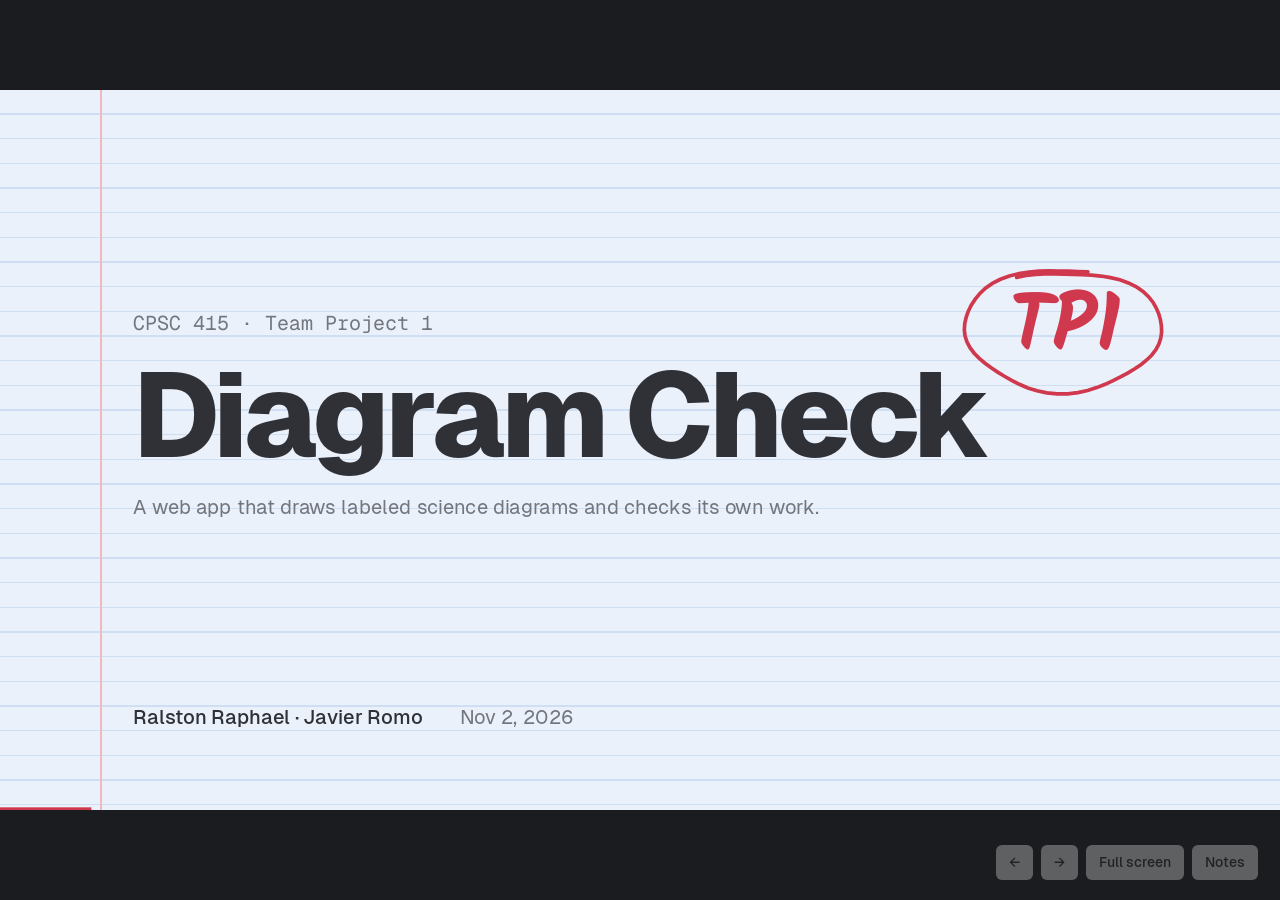
==== commit f67cd29d: "Deck: split the critic story into two slides 11: the circuit from our first run, red rings on "wire"" ====
--- a/slides/index.html
+++ b/slides/index.html
@@ -164,6 +164,28 @@
 .stat .lab{font-size:28px;color:var(--muted);margin-top:16px}
 .stat .who{font:400 21px var(--mono);color:var(--faint);margin-top:14px}
 
+/* Javier: story 2 (critic) and the test grid */
+.story{position:absolute;left:200px;right:140px;top:320px;display:grid;grid-template-columns:730px 480px;gap:90px;align-items:center}
+.story .frame{flex:none;width:730px;height:500px}
+.verdict{border:2px solid var(--ink);border-radius:10px;padding:34px 40px}
+.verdict .vlab{font:400 22px var(--mono);color:var(--muted)}
+.verdict .vbig{font-size:150px;font-weight:800;letter-spacing:-.05em;line-height:1;margin-top:14px}
+.verdict .vsub{font-size:26px;color:var(--muted);margin-top:14px}
+.verdict .vnote{font:700 34px/1.2 var(--hand);color:var(--pen);margin-top:26px}
+.trow{position:absolute;left:200px;right:140px;display:grid;grid-template-columns:290px repeat(5,1fr) 170px;gap:24px;align-items:center}
+.trow.pics{top:330px}
+.trow.gpt{top:640px}.trow.mimo{top:750px}
+.tcell{margin:0;display:flex;flex-direction:column;gap:10px}
+.tcell .frame{position:relative;height:190px;flex:none;border:1px solid var(--line);border-radius:8px;overflow:hidden;background:#fff}
+.tcell img{position:absolute;inset:0;width:100%;height:100%;object-fit:contain}
+.tcell figcaption{font-size:21px;line-height:1.3;color:var(--muted);text-align:center}
+.trow .who{font-size:28px;font-weight:700}
+.trow .who small{display:block;font:400 18px var(--mono);color:var(--faint);margin-top:6px}
+.trow .ok,.trow .no{font:700 62px/1 var(--hand);text-align:center}
+.trow .ok{color:var(--ink)}.trow .no{color:var(--pen)}
+.trow .score{font-size:72px;font-weight:800;letter-spacing:-.04em;text-align:right}
+.trow.mimo .score{color:var(--ink)}.trow.gpt .score{color:var(--pen)}
+
 .s-close h2{font-size:150px;letter-spacing:-.045em;margin-top:70px}
 .s-close .names{font-size:30px;font-weight:500;margin-top:60px;display:flex;gap:56px}
 .s-close .repo{font:400 26px var(--mono);color:var(--muted);margin-top:22px}
@@ -333,48 +355,71 @@
 -->
 
 <!-- 10 -->
-<section class="slide" data-steps="3" data-notes="[Javier]">
+<section class="slide" data-steps="4" data-notes="Thanks, Ralston. Everything you just saw works, but two things went wrong, and both come down to one problem: you cannot trust an AI's output just because it looks good. Our first image model was the cheap one, Gemini Flash. The pictures look great, but out of 15 runs, 9 had misspelled labels and only 2 had every label in the right place. <b>Click:</b> look here: CELL MEMRANE, pointing at the nucleus. CHORCOPOPT. A student would learn something false. <b>Click:</b> the better model, Gemini Pro, fixed almost all of it. <b>Click:</b> but it costs about 3.5 times as much, about $35 for the semester against our $25 budget. So we did not switch quietly. It is a decision for a new intent.">
   <div class="cover"></div><div class="pg">10</div>
-  <div class="body"><h2 class="in"><span class="ph">[headline]</span></h2></div>
+  <div class="body"><h2 class="in">The artist couldn't spell</h2></div>
   <div class="compare">
-    <figure class="slot st" data-step="0"><div class="frame"><img src="img/javier-1.png" alt="" onerror="this.closest('.slot').classList.add('empty')"><div class="empty-ph">[image]<br>slides/img/javier-1.png</div></div>
-      <figcaption><span class="hand">before</span><span class="ph">[caption]</span></figcaption></figure>
-    <figure class="slot st" data-step="1"><div class="frame"><img src="img/javier-2.png" alt="" onerror="this.closest('.slot').classList.add('empty')"><div class="empty-ph">[image]<br>slides/img/javier-2.png</div></div>
-      <figcaption><span class="hand">after</span><span class="ph">[caption]</span></figcaption></figure>
-  </div>
-  <p class="takeaway st" data-step="2"><span class="ph">[what we did about it]</span></p>
+    <figure class="slot st" data-step="0"><div class="frame"><img src="img/javier-1.png" alt="" onerror="this.closest('.slot').classList.add('empty')"><div class="empty-ph">[image]<br>slides/img/javier-1.png</div>
+        <div class="mark" data-step="1" data-kind="ring" style="left:61.8%;top:4.7%;width:17.4%;height:7.6%"></div>
+        <div class="mark" data-step="1" data-kind="ring" style="left:14.4%;top:67.2%;width:16.3%;height:7.6%"></div></div>
+      <figcaption><span class="hand">before</span>Gemini Flash: 9 of 15 runs misspelled a label</figcaption></figure>
+    <figure class="slot st" data-step="2"><div class="frame"><img src="img/javier-2.png" alt="" onerror="this.closest('.slot').classList.add('empty')"><div class="empty-ph">[image]<br>slides/img/javier-2.png</div></div>
+      <figcaption><span class="hand">after</span>Gemini Pro: 1 of 15</figcaption></figure>
+  </div>
+  <p class="takeaway st" data-step="3">Pro costs 3.5&times; and breaks our $25 budget, so it goes to a new intent, not a quiet switch.</p>
 </section>
 
 <!-- 11 -->
-<section class="slide" data-steps="3" data-notes="[Javier]">
+<section class="slide" data-steps="4" data-notes="(Short on time? Show the picture, say GPT-4o called it good, and go to the next slide.) The second problem is scarier. This is a real picture from our first run. <b>Click:</b> the wire label points into the battery, and battery points at nothing. <b>Click:</b> we gave it to our critic, GPT-4o. It said good: every part present. <b>Click:</b> it looked right, so it passed. So we needed a test where we already know the answer.">
   <div class="cover"></div><div class="pg">11</div>
-  <div class="body"><h2 class="in"><span class="ph">[headline]</span></h2></div>
-  <div class="stats">
-    <div class="stat st" data-step="0"><div class="big ph">[#]</div><div class="lab ph">[what the number is]</div><div class="who ph">[model or option]</div></div>
-    <div class="stat st" data-step="1"><div class="big ph">[#]</div><div class="lab ph">[what the number is]</div><div class="who ph">[model or option]</div></div>
-  </div>
-  <p class="takeaway st" data-step="2"><span class="ph">[so what]</span></p>
+  <div class="body"><h2 class="in">The critic got fooled</h2></div>
+  <div class="story">
+    <figure class="slot st" data-step="0"><div class="frame"><img src="img/javier-circuit.png" alt="Circuit from our first run">
+        <div class="mark" data-step="1" data-kind="ring" style="left:15%;top:47%;width:22%;height:13%"></div>
+        <div class="mark" data-step="1" data-kind="ring" style="left:5%;top:8%;width:18%;height:11%"></div></div>
+      <figcaption><span class="hand">our first run</span>&ldquo;wire&rdquo; points into the battery</figcaption></figure>
+    <div class="verdict st" data-step="2"><div class="vlab">GPT-4o&rsquo;s verdict</div><div class="vbig">good</div><div class="vsub">every part present</div><div class="vnote">wrong</div></div>
+  </div>
+  <p class="takeaway st" data-step="3">It looked right, so it passed. We needed a test where we know the answer.</p>
 </section>
 
 <!-- 12 -->
-<section class="slide" data-steps="3" data-notes="[Javier]">
+<section class="slide" data-steps="4" data-notes="We made 5 broken pictures, one per topic, each with one mistake we planted on purpose, and I checked the answer key against them myself. Each picture went to the critic three times, and the results were the same every time. <b>Click:</b> GPT-4o caught 3 of the 5. It missed the circuit again, and the flower, where two labels were swapped. <b>Click:</b> a much cheaper model, MiMo, caught all 5, with no false alarms on the good pictures, at about a fifteenth of the price. <b>Click:</b> both misses were a label pointing at the wrong part: GPT-4o reads the words but does not follow the line. To be fair, we picked the circuit because GPT-4o had already missed it, but the flower was new and it missed that too.">
   <div class="cover"></div><div class="pg">12</div>
+  <div class="body"><h2 class="in">So we built a test</h2></div>
+  <div class="trow pics st" data-step="0">
+    <div class="who">5 planted mistakes<small>each shown 3 times</small></div>
+    <figure class="tcell"><div class="frame"><img src="img/javier-t-plant-cell.png" alt=""></div><figcaption>vacuole missing</figcaption></figure>
+    <figure class="tcell"><div class="frame"><img src="img/javier-t-animal-cell.png" alt=""></div><figcaption>chloroplast in an animal cell</figcaption></figure>
+    <figure class="tcell"><div class="frame"><img src="img/javier-t-water-cycle.png" alt=""></div><figcaption>&ldquo;evaparashun&rdquo;</figcaption></figure>
+    <figure class="tcell"><div class="frame"><img src="img/javier-t-simple-circuit.png" alt=""></div><figcaption>&ldquo;wire&rdquo; points into the battery</figcaption></figure>
+    <figure class="tcell"><div class="frame"><img src="img/javier-t-flower.png" alt=""></div><figcaption>anther and stigma swapped</figcaption></figure>
+    <div></div>
+  </div>
+  <div class="trow gpt st" data-step="1"><div class="who">GPT-4o<small>openai/gpt-4o &middot; $0.20</small></div><div class="ok">&#10003;</div><div class="ok">&#10003;</div><div class="ok">&#10003;</div><div class="no">&#10007;</div><div class="no">&#10007;</div><div class="score">3/5</div></div>
+  <div class="trow mimo st" data-step="2"><div class="who">MiMo<small>xiaomi/mimo-v2.6-flash &middot; $0.013</small></div><div class="ok">&#10003;</div><div class="ok">&#10003;</div><div class="ok">&#10003;</div><div class="ok">&#10003;</div><div class="ok">&#10003;</div><div class="score">5/5</div></div>
+  <p class="takeaway st" data-step="3">Both misses: a label pointing at the wrong part. An AI checking an AI needs a test with known answers.</p>
+</section>
+
+<!-- 13 -->
+<section class="slide" data-steps="3" data-notes="Three things, in order. One: switch the critic to the cheaper model that won. We have not changed the code yet on purpose: the intent changes first, then the code. <b>Click:</b> two: our checklist wants plus and minus on the battery, but our prompt never asked for them, so a correct-looking circuit could fail. That is a one-line prompt fix. <b>Click:</b> three: clean labels versus going over budget is a team decision. So far we have spent about six dollars on the key, and one run costs about five cents.">
+  <div class="cover"></div><div class="pg">13</div>
   <div class="body">
     <h2 class="in">Next</h2>
     <div class="cols">
-      <div class="col st" data-step="0"><div class="n">1</div><h3 class="ph">[title]</h3><p class="ph">[one or two lines]</p></div>
-      <div class="col st" data-step="1"><div class="n">2</div><h3 class="ph">[title]</h3><p class="ph">[one or two lines]</p></div>
-      <div class="col st" data-step="2"><div class="n">3</div><h3 class="ph">[title]</h3><p class="ph">[one or two lines]</p></div>
+      <div class="col st" data-step="0"><div class="n">1</div><h3>Switch the critic</h3><p>To the cheaper model that won, through a new intent first.</p></div>
+      <div class="col st" data-step="1"><div class="n">2</div><h3>Fix the circuit prompt</h3><p>Ask for + and &minus; on the battery, so the prompt matches the checklist.</p></div>
+      <div class="col st" data-step="2"><div class="n">3</div><h3>Decide on Pro</h3><p>Clean labels or the $25 budget: a team decision.</p></div>
     </div>
   </div>
 </section>
 
-<!-- 13 -->
-<section class="slide s-close" data-notes="[Javier] Open the peer notes form, take questions.">
-  <div class="cover"></div><div class="pg">13</div>
+<!-- 14 -->
+<section class="slide s-close" data-notes="In one sentence: the AI draws, a second AI looks, and our code decides the grade. Thank you. Questions? (Open the peer notes form.)">
+  <div class="cover"></div><div class="pg">14</div>
   <div class="body">
     <h2 class="in">Questions</h2>
-    <p class="sub in d1"><span class="ph">[one-line recap]</span></p>
+    <p class="sub in d1">The AI draws, a second AI looks, our code decides.</p>
     <div class="names in d2"><span>Ralston Raphael</span><span>Javier Romo</span></div>
     <p class="repo in d2">github.com/javieromolopez/TP1</p>
   </div>
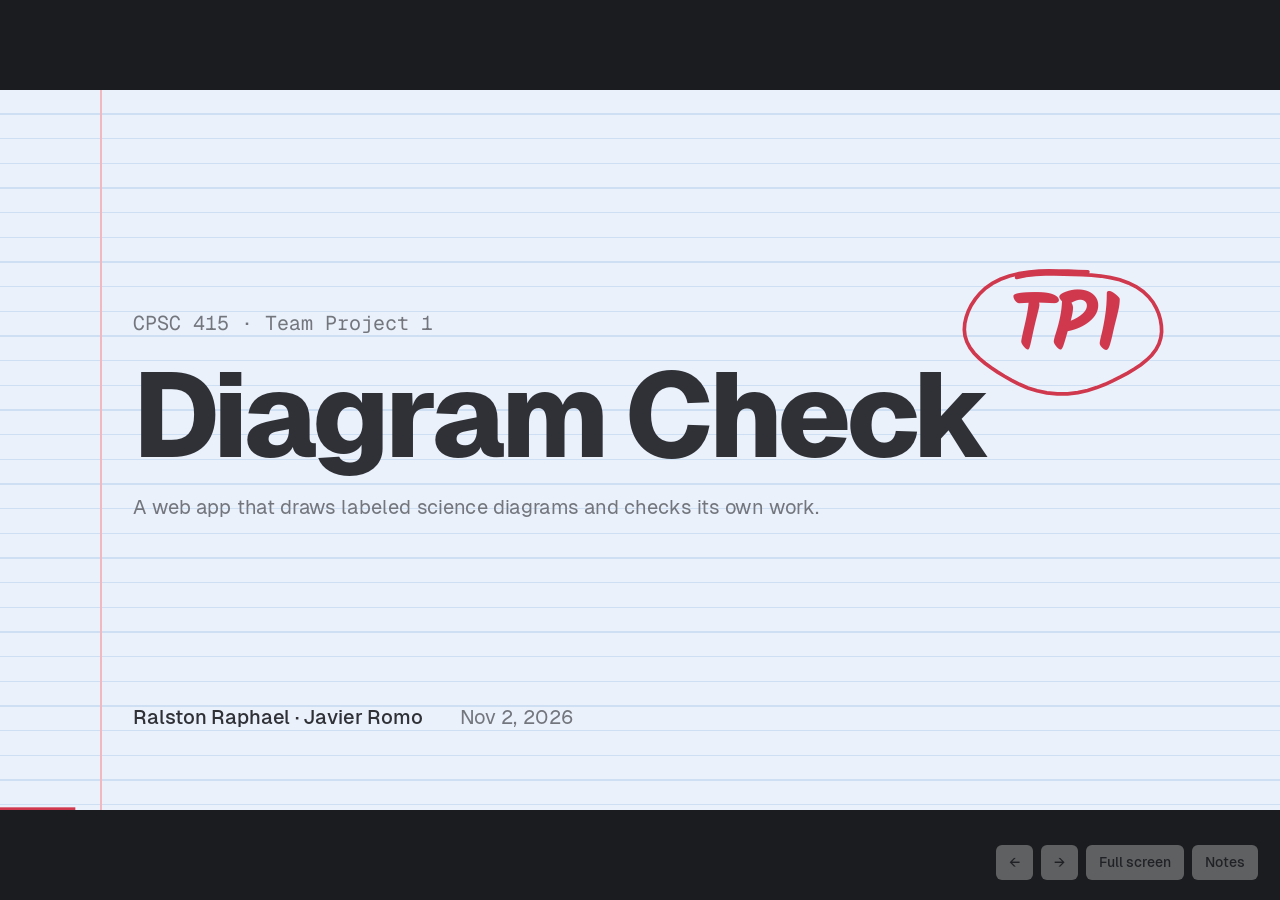
==== commit c7b9323f: "Deck: grading slide, model and design tradeoff slides, notes with timings, automatic page numbers" ====
--- a/slides/index.html
+++ b/slides/index.html
@@ -190,6 +190,28 @@
 .s-close .names{font-size:30px;font-weight:500;margin-top:60px;display:flex;gap:56px}
 .s-close .repo{font:400 26px var(--mono);color:var(--muted);margin-top:22px}
 
+
+/* ---- grading + tradeoff slides ---- */
+.rules{position:absolute;left:200px;right:140px;top:420px}
+.rule{display:grid;grid-template-columns:260px 1fr;gap:36px;align-items:baseline;padding:22px 0;border-top:1px solid var(--line)}
+.rule:first-child{border-top:2px solid var(--ink)}
+.rule .tag{font:700 52px/1 var(--hand)}
+.rule.poor .tag{color:var(--pen)}.rule.good .tag{color:var(--good)}.rule.work .tag{color:var(--warn)}
+.rule .txt{font-size:30px;line-height:1.4}
+.rule .code{display:block;margin-top:8px;font:20px var(--mono);color:var(--muted)}
+.rule .n{font:400 20px var(--mono);color:var(--faint);margin-right:14px}
+.example{position:absolute;left:200px;right:140px;bottom:90px;font-size:28px;line-height:1.5;border-left:4px solid var(--pen);padding-left:24px}
+.example b{font-weight:600}
+.tbl{position:absolute;left:200px;right:140px;top:340px}
+.tr{display:grid;grid-template-columns:330px 1fr 1fr;gap:40px;padding:18px 0;border-top:1px solid var(--line);align-items:start}
+.tr.head{border-top:2px solid var(--ink);padding:8px 0 10px}
+.tr.head span{font:700 32px/1 var(--hand);color:var(--pen)}
+.tr .nm{font-size:27px;font-weight:600;line-height:1.25}
+.tr .nm small{display:block;font:400 18px var(--mono);color:var(--muted);margin-top:4px;font-weight:400}
+.tr .up,.tr .down{font-size:24px;line-height:1.4}
+.tr .down{color:var(--muted)}
+.tr.sep{border-top:2px solid var(--ink)}
+
 /* chrome */
 #bar{position:absolute;left:0;bottom:0;height:4px;background:var(--pen);transition:width .5s var(--ease);z-index:10}
 #nav{position:fixed;right:22px;bottom:20px;display:flex;gap:8px;z-index:20;opacity:.3;transition:opacity .3s}
@@ -205,7 +227,7 @@
 <div id="deck">
 
 <!-- 1 -->
-<section class="slide s-title" data-notes="[Draft] Who we are, one line. Then the problem.">
+<section class="slide s-title" data-notes="&lt;b&gt;~10 s.&lt;/b&gt; Hi, I&#x27;m Ralston, this is Javier. Our project is Diagram Check. Don&#x27;t read the subtitle.">
   <div class="cover"></div>
   <div class="body">
     <p class="course in">CPSC 415 · Team Project 1</p>
@@ -217,7 +239,7 @@
 </section>
 
 <!-- 2 -->
-<section class="slide" data-notes="[Draft] Image models get the shapes right and the spelling wrong. This came out of our app tonight.">
+<section class="slide" data-notes="&lt;b&gt;~20 s.&lt;/b&gt; We asked an image model for a plant cell. Look at the label on top: &lt;i&gt;cytorpaspt&lt;/i&gt;. It&#x27;s supposed to say cytoplasm. A student studying from this would learn a word that doesn&#x27;t exist.&lt;br&gt;So we built an app that draws the diagram and then checks it.">
   <div class="cover"></div><div class="pg">2</div>
   <div class="body">
     <div class="split">
@@ -233,7 +255,7 @@
 </section>
 
 <!-- 3 -->
-<section class="slide" data-notes="[Draft] Three parts. Two different models, then plain Python.">
+<section class="slide" data-notes="&lt;b&gt;~20 s.&lt;/b&gt; Three steps. Gemini draws the diagram. GPT-4o looks at the picture and marks every part. Then plain Python gives the grade.&lt;br&gt;Stress one thing: the model never gives the grade, it only says what it sees.">
   <div class="cover"></div><div class="pg">3</div>
   <div class="body">
     <h2 class="in">How it works</h2>
@@ -246,7 +268,7 @@
 </section>
 
 <!-- 4 -->
-<section class="slide s-demo" data-notes="Switch to localhost:8000. Plant cell, Generate. While it loads (10-15 s) say: drawing, stamping, checking. If it fails, come back and press → for the screenshots.">
+<section class="slide s-demo" data-notes="&lt;b&gt;~1 min 30 s, live.&lt;/b&gt; Switch to the browser, localhost:8000. Plant cell, Generate.&lt;br&gt;While it loads (10 to 15 s): drawing, stamping it AI-generated, then sending just the picture to the second model.&lt;br&gt;Read the grade first. Point at one misspelled label and its red row. Point at &#x27;Verdict computed from the marks below, not by the AI.&#x27;&lt;br&gt;Demo worked: press &lt;b&gt;A&lt;/b&gt; to skip the backup slides to the grading slide. Demo failed: press → and use the screenshots.">
   <div class="cover"></div><div class="pg">4</div>
   <div class="body">
     <h2 class="in">Demo</h2>
@@ -256,28 +278,43 @@
 </section>
 
 <!-- 5 -->
-<section class="slide" data-shot="home" data-notes="[Draft] Top to bottom: the two models, the topics, the button.">
+<section class="slide" data-shot="home" data-notes="&lt;b&gt;Backup, only if the demo failed (~30 s).&lt;/b&gt; Click 1: two different models, one draws and one checks. Click 2: five topics. Click 3: one button, 10 to 15 s.">
   <div class="cover"></div><div class="pg">5</div>
   <div class="body"><h2 class="in">Home page</h2></div>
   <p class="margin-note"></p><div class="shotarea in d1"><div class="shot"><div class="zoomer"><img src="img/home.png" alt="App home page"></div></div></div>
 </section>
 
 <!-- 6 -->
-<section class="slide" data-shot="result" data-notes="[Draft] Grade first, then the picture. The misspellings it caught, then the one it missed.">
+<section class="slide" data-shot="result" data-notes="&lt;b&gt;Backup (~45 s).&lt;/b&gt; Click 1: the grade. Click 2: computed in verdict.py, not by the AI. Click 3: the three misspelled labels it caught. Click 4: it missed one, the &#x27;nucleus&#x27; label points at the cytoplasm; Javier covers when the checker gets it wrong. Click 5: stamped AI-generated.">
   <div class="cover"></div><div class="pg">6</div>
   <div class="body"><h2 class="in">Result for plant cell</h2></div>
   <p class="margin-note"></p><div class="shotarea in d1"><div class="shot"><div class="zoomer"><img src="img/result.png" alt="Result with verdict, diagram and checklist"></div></div></div>
 </section>
 
 <!-- 7 -->
-<section class="slide" data-shot="checklist" data-notes="[Draft] Each part gets a mark and a note. Label text is the model reading the letters in the image.">
+<section class="slide" data-shot="checklist" data-notes="&lt;b&gt;Backup (~20 s).&lt;/b&gt; Click 1: three parts marked mislabeled, with what the model read. Click 2: the exact misspellings it read off the image.">
   <div class="cover"></div><div class="pg">7</div>
   <div class="body"><h2 class="in">Checklist</h2></div>
   <p class="margin-note"></p><div class="shotarea in d1"><div class="shot"><div class="zoomer"><img src="img/checklist.png" alt="Checklist with three mislabeled parts"></div></div></div>
 </section>
 
+<!-- grading -->
+<section class="slide" data-steps="5" data-jump="1" data-notes="&lt;b&gt;~1 min 15 s.&lt;/b&gt; Click 0: GPT-4o only says, for each part, present, missing, mislabeled, or unclear. verdict.py turns that into a grade, checked top to bottom, first match wins.&lt;br&gt;Click 1, poor: a part that shouldn&#x27;t be there is drawn, or half or more of the parts are missing or mislabeled. Click 2, good: everything present, every arrangement rule ok, no misspelled labels. Click 3, needs work: everything else.&lt;br&gt;Click 4, the example you just saw: 7 parts, 3 mislabeled. 2 times 3 is 6, less than 7, so not poor. Not all present, so not good. Needs work. One more bad part and it flips to poor.&lt;br&gt;The &#x27;4 of 7 parts correct&#x27; on the page is just the count of parts marked present.">
+  <div class="cover"></div><div class="pg">0</div>
+  <div class="body">
+    <h2 class="in">How the grade is calculated</h2>
+    <p class="sub in d1">GPT-4o only marks each part: present, missing, mislabeled, or unclear. <code>verdict.py</code> turns the marks into a grade, checking in this order.</p>
+  </div>
+  <div class="rules">
+    <div class="rule poor st" data-step="1"><div class="tag">poor</div><div class="txt"><span class="n">1</span>A part that should not be there is drawn, or half or more of the parts are missing or mislabeled.<span class="code">forbidden_found or 2 * bad &gt;= len(required_parts)</span></div></div>
+    <div class="rule good st" data-step="2"><div class="tag">good</div><div class="txt"><span class="n">2</span>Every part present, every arrangement rule ok, no misspelled labels.</div></div>
+    <div class="rule work st" data-step="3"><div class="tag">needs work</div><div class="txt"><span class="n">3</span>Anything else.</div></div>
+  </div>
+  <p class="example st" data-step="4"><b>Our plant cell:</b> 7 parts, 3 mislabeled. 2 × 3 = 6, which is less than 7, so not poor. Not every part is present, so not good. Grade: needs work. A fourth bad part would make it poor (8 ≥ 7).</p>
+</section>
+
 <!-- 8 -->
-<section class="slide" data-arch="1" data-notes="Next walks one request through. Click any box for details; Esc closes.">
+<section class="slide" data-arch="1" data-notes="&lt;b&gt;~1 min 30 s.&lt;/b&gt; Click Next to walk one request through. Click any box to open its code. Esc closes.&lt;br&gt;Overview (10 s): blue boxes are model calls, green is our Python. Two model calls, everything else is our code.&lt;br&gt;Steps (about 5 s each, one fact): Draw, one call, about 4 cents, no retry. Check, the image and the checklist, not the prompt. Validate, bad JSON gets one retry. Grade, no model, just counting.&lt;br&gt;Key idea 1 (20 s): if GPT-4o saw what we asked for, it could pass a diagram because the request was right, not because the drawing is. Key idea 2 (20 s): the grade comes from a small function we can test with no API key.&lt;br&gt;Short on time: click through the steps without talking and say only the two key ideas.">
   <div class="cover"></div><div class="pg">8</div>
   <div class="body"><h2 class="in">Architecture</h2></div>
   <div class="legend in d1">
@@ -336,8 +373,35 @@
   <aside class="drawer" id="drawer"><button class="x" id="dx" aria-label="Close">×</button><div id="dbody"></div></aside>
 </section>
 
+<!-- models -->
+<section class="slide" data-steps="2" data-notes="&lt;b&gt;~1 min.&lt;/b&gt; Click 1, drawing: Flash is about 4 cents and 6 seconds but misspells labels. We tested Pro, which spells much better but costs about 14 cents and 20 seconds, and would put a semester at about $35 against our $25 budget. So we ship Flash.&lt;br&gt;Click 2, checking: GPT-4o gives reliable JSON, about 6 seconds, under a cent. We also tested mimo, which caught every planted mistake at about 1/15 the cost, but it writes long hidden reasoning so its speed varies. Javier shows the test results next. Don&#x27;t repeat his numbers.">
+  <div class="cover"></div><div class="pg">0</div>
+  <div class="body"><h2 class="in">Models: what we got and what it cost</h2></div>
+  <div class="tbl">
+    <div class="tr head"><span>model</span><span>upside</span><span>tradeoff</span></div>
+    <div class="tr st" data-step="0"><div class="nm">Gemini 2.5 Flash Image<small>draws · what we ship</small></div><div class="up">About $0.04 and 6 seconds per image.</div><div class="down">Misspells labels.</div></div>
+    <div class="tr st" data-step="0"><div class="nm">Gemini 3 Pro Image<small>draws · tested</small></div><div class="up">Far fewer misspellings.</div><div class="down">About $0.14 and 20 seconds. A semester of use would cost about $35 against our $25 budget.</div></div>
+    <div class="tr st sep" data-step="1"><div class="nm">GPT-4o<small>checks · what we ship</small></div><div class="up">Reliable JSON. About 6 seconds and under a cent per check.</div><div class="down">Missed mistakes we planted. Javier shows this.</div></div>
+    <div class="tr st" data-step="1"><div class="nm">mimo-v2.6-flash<small>checks · tested</small></div><div class="up">Caught every planted mistake at about 1/15 the cost.</div><div class="down">Writes long hidden reasoning, so its speed varies.</div></div>
+  </div>
+</section>
+
+<!-- design choices -->
+<section class="slide" data-steps="3" data-notes="&lt;b&gt;~1 min.&lt;/b&gt; Click 1: our code gives the grade, same answer every time, tested with no key, but it&#x27;s only as good as the marks and the &#x27;half&#x27; cutoff is our judgment. The critic never sees the prompt, so it judges the picture, but it only grades the listed parts.&lt;br&gt;Click 2: topics live in a JSON file, so we can change a checklist without code, but a wrong checklist gives wrong grades with no error. Plain HTTP calls, every call logged, so we can see the request and total the cost, but we write the timeouts and retries ourselves.&lt;br&gt;Click 3: FastAPI and a plain JS page, easy to read, no login, localhost only.">
+  <div class="cover"></div><div class="pg">0</div>
+  <div class="body"><h2 class="in">Design choices: upside and tradeoff</h2></div>
+  <div class="tbl">
+    <div class="tr head"><span>choice</span><span>upside</span><span>tradeoff</span></div>
+    <div class="tr st" data-step="0"><div class="nm">Our code gives the grade</div><div class="up">Same answer every time. Tested with no API key.</div><div class="down">Only as good as the marks it gets. The “half” cutoff is our own call.</div></div>
+    <div class="tr st" data-step="0"><div class="nm">The critic never sees the prompt</div><div class="up">It judges the picture, not what we asked for.</div><div class="down">It grades only the parts on the checklist.</div></div>
+    <div class="tr st" data-step="1"><div class="nm">Topics live in a JSON file</div><div class="up">Change a checklist without touching code. It is validated at startup.</div><div class="down">A wrong checklist gives wrong grades with no error. Only 5 topics.</div></div>
+    <div class="tr st" data-step="1"><div class="nm">Plain HTTP calls, every call logged</div><div class="up">The request is visible. <code>runs.jsonl</code> totals cost.</div><div class="down">We write timeouts and retries ourselves. Images never retry.</div></div>
+    <div class="tr st" data-step="2"><div class="nm">FastAPI and a plain JS page</div><div class="up">A few readable files. No build step.</div><div class="down">No login. It only runs on localhost.</div></div>
+  </div>
+</section>
+
 <!-- 9 -->
-<section class="slide" data-notes="[Draft, Ralston] Hand off to Javier.">
+<section class="slide" data-notes="&lt;b&gt;~5 s.&lt;/b&gt; That&#x27;s how it works when it works. Javier will show what went wrong along the way.">
   <div class="cover"></div><div class="pg">9</div>
   <div class="body">
     <h2 class="in" style="font-size:110px;margin-top:120px">What went wrong</h2>
@@ -741,6 +805,9 @@
 document.addEventListener('keydown', e => {
   if (['ArrowRight','PageDown',' ','Enter'].includes(e.key)){ e.preventDefault(); next(); }
   else if (['ArrowLeft','PageUp','Backspace'].includes(e.key)){ e.preventDefault(); prev(); }
+  else if (e.key === 'ArrowDown'){ e.preventDefault(); if (cur < slides.length-1){ cur++; frag = 0; render(); } }
+  else if (e.key === 'ArrowUp'){ e.preventDefault(); if (cur > 0){ cur--; frag = 0; render(); } }
+  else if (e.key === 'a' || e.key === 'A'){ const i = slides.findIndex(x => x.dataset.jump); if (i >= 0){ cur = i; frag = 0; render(); } }
   else if (e.key === 'Escape') closeDrawer();
   else if (e.key === 'n' || e.key === 'N') $('notes').classList.toggle('on');
   else if (e.key === 'f' || e.key === 'F') fs();
@@ -759,6 +826,7 @@
 });
 const t0 = Date.now(); setInterval(() => { const s = Math.floor((Date.now()-t0)/1000); $('timer').textContent = `${Math.floor(s/60)}:${String(s%60).padStart(2,'0')}`; }, 1000);
 const m = location.hash.match(/^#(\d+)(?:\.(\d+))?/); if (m){ cur = Math.min(slides.length-1, +m[1]-1); frag = +(m[2]||0); }
+slides.forEach((sl,i) => { const pg = sl.querySelector('.pg'); if (pg) pg.textContent = i+1; });
 document.fonts.ready.then(render);
 </script>
 </body>
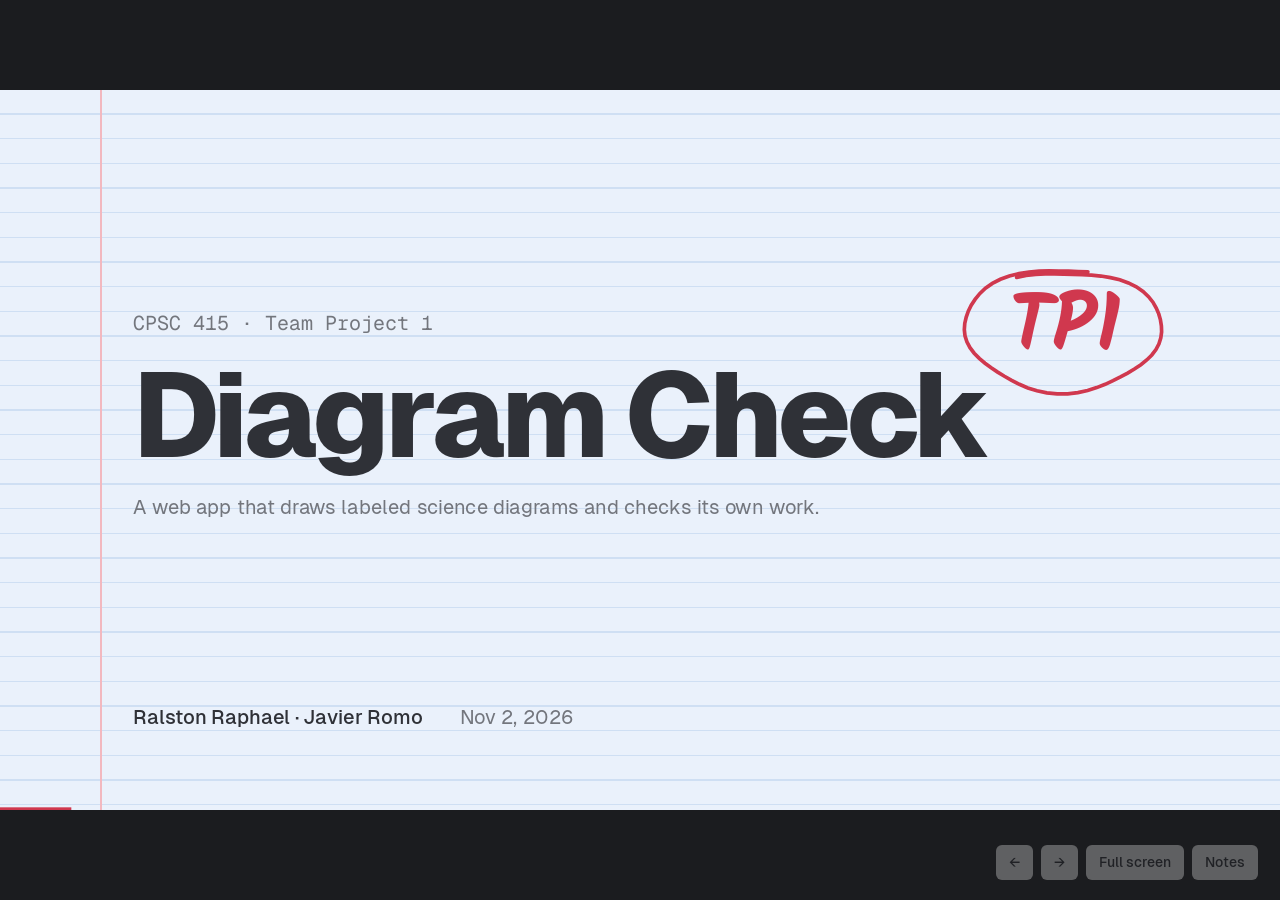
==== commit 63a67c58: "Deck: chain slide (intent to notes) after the architecture" ====
--- a/slides/index.html
+++ b/slides/index.html
@@ -212,6 +212,16 @@
 .tr .down{color:var(--muted)}
 .tr.sep{border-top:2px solid var(--ink)}
 
+
+/* ---- chain slide ---- */
+.chain{position:absolute;left:200px;right:140px;top:380px;height:330px;display:grid;grid-template-columns:repeat(6,1fr);border-top:2px solid var(--ink)}
+.chain .cell{padding:28px 18px 0 0}
+.chain .cell .n{font:700 52px/1 var(--hand);color:var(--pen)}
+.chain .cell h3{font-size:30px;font-weight:700;margin:12px 0 10px;letter-spacing:-.01em}
+.chain .cell .f{font:19px/1.5 var(--mono);color:var(--muted)}
+.chain .mark{left:calc(100%/6 - 6px);top:10px;width:calc(100%/6 - 6px);height:185px}
+.chainnote{position:absolute;left:200px;right:140px;bottom:90px;font-size:30px;line-height:1.45;border-left:4px solid var(--pen);padding-left:24px}
+
 /* chrome */
 #bar{position:absolute;left:0;bottom:0;height:4px;background:var(--pen);transition:width .5s var(--ease);z-index:10}
 #nav{position:fixed;right:22px;bottom:20px;display:flex;gap:8px;z-index:20;opacity:.3;transition:opacity .3s}
@@ -373,6 +383,25 @@
   <aside class="drawer" id="drawer"><button class="x" id="dx" aria-label="Close">×</button><div id="dbody"></div></aside>
 </section>
 
+<!-- chain -->
+<section class="slide" data-steps="3" data-notes="&lt;b&gt;~30 s.&lt;/b&gt; We built this with a chain of files. First an intent says what the app should do. The spec picks a language and a model for each part. The plan lists the steps. Then tests, reviewed pull requests, and our notes.&lt;br&gt;Click 1: the spec is the one to know. It&#x27;s where we wrote the rules for the eval before running it.&lt;br&gt;Click 2: the rule for switching the critic to the cheaper model was written first, the eval met it, and the code still hasn&#x27;t changed because a model change needs a new intent first.">
+  <div class="cover"></div><div class="pg">0</div>
+  <div class="body">
+    <h2 class="in">How we built it</h2>
+    <p class="sub in d1">Each stage leaves one file, and each file comes from the one before it.</p>
+  </div>
+  <div class="chain in d2">
+    <div class="cell"><div class="n">1</div><h3>Intent</h3><div class="f">intent/<br>generation-loop.md</div></div>
+    <div class="cell"><div class="n">2</div><h3>Spec</h3><div class="f">spec.md</div></div>
+    <div class="cell"><div class="n">3</div><h3>Plan</h3><div class="f">plan.md</div></div>
+    <div class="cell"><div class="n">4</div><h3>Tests</h3><div class="f">tests/<br>168 tests</div></div>
+    <div class="cell"><div class="n">5</div><h3>Review</h3><div class="f">pull requests<br>REVIEW.md</div></div>
+    <div class="cell"><div class="n">6</div><h3>Notes</h3><div class="f">CLAUDE.md<br>ANNOTATION.md</div></div>
+    <div class="mark" data-step="1" data-kind="box"></div>
+  </div>
+  <p class="chainnote st" data-step="2">The spec wrote the rule for switching the critic before we ran the eval. The eval met it. The switch still waits for a new intent, so the code hasn't changed.</p>
+</section>
+
 <!-- models -->
 <section class="slide" data-steps="2" data-notes="&lt;b&gt;~1 min.&lt;/b&gt; Click 1, drawing: Flash is about 4 cents and 6 seconds but misspells labels. We tested Pro, which spells much better but costs about 14 cents and 20 seconds, and would put a semester at about $35 against our $25 budget. So we ship Flash.&lt;br&gt;Click 2, checking: GPT-4o gives reliable JSON, about 6 seconds, under a cent. We also tested mimo, which caught every planted mistake at about 1/15 the cost, but it writes long hidden reasoning so its speed varies. Javier shows the test results next. Don&#x27;t repeat his numbers.">
   <div class="cover"></div><div class="pg">0</div>
@@ -387,7 +416,7 @@
 </section>
 
 <!-- design choices -->
-<section class="slide" data-steps="3" data-notes="&lt;b&gt;~1 min.&lt;/b&gt; Click 1: our code gives the grade, same answer every time, tested with no key, but it&#x27;s only as good as the marks and the &#x27;half&#x27; cutoff is our judgment. The critic never sees the prompt, so it judges the picture, but it only grades the listed parts.&lt;br&gt;Click 2: topics live in a JSON file, so we can change a checklist without code, but a wrong checklist gives wrong grades with no error. Plain HTTP calls, every call logged, so we can see the request and total the cost, but we write the timeouts and retries ourselves.&lt;br&gt;Click 3: FastAPI and a plain JS page, easy to read, no login, localhost only.">
+<section class="slide" data-steps="2" data-notes="&lt;b&gt;~45 s.&lt;/b&gt; Click 1: our code gives the grade, same answer every time, tested with no key, but it&#x27;s only as good as the marks and the &#x27;half&#x27; cutoff is our judgment. The critic never sees the prompt, so it judges the picture, but it only grades the listed parts.&lt;br&gt;Click 2: topics live in a JSON file, so we can change a checklist without code, but a wrong checklist gives wrong grades with no error.">
   <div class="cover"></div><div class="pg">0</div>
   <div class="body"><h2 class="in">Design choices: upside and tradeoff</h2></div>
   <div class="tbl">
@@ -395,9 +424,7 @@
     <div class="tr st" data-step="0"><div class="nm">Our code gives the grade</div><div class="up">Same answer every time. Tested with no API key.</div><div class="down">Only as good as the marks it gets. The “half” cutoff is our own call.</div></div>
     <div class="tr st" data-step="0"><div class="nm">The critic never sees the prompt</div><div class="up">It judges the picture, not what we asked for.</div><div class="down">It grades only the parts on the checklist.</div></div>
     <div class="tr st" data-step="1"><div class="nm">Topics live in a JSON file</div><div class="up">Change a checklist without touching code. It is validated at startup.</div><div class="down">A wrong checklist gives wrong grades with no error. Only 5 topics.</div></div>
-    <div class="tr st" data-step="1"><div class="nm">Plain HTTP calls, every call logged</div><div class="up">The request is visible. <code>runs.jsonl</code> totals cost.</div><div class="down">We write timeouts and retries ourselves. Images never retry.</div></div>
-    <div class="tr st" data-step="2"><div class="nm">FastAPI and a plain JS page</div><div class="up">A few readable files. No build step.</div><div class="down">No login. It only runs on localhost.</div></div>
-  </div>
+          </div>
 </section>
 
 <!-- 9 -->
